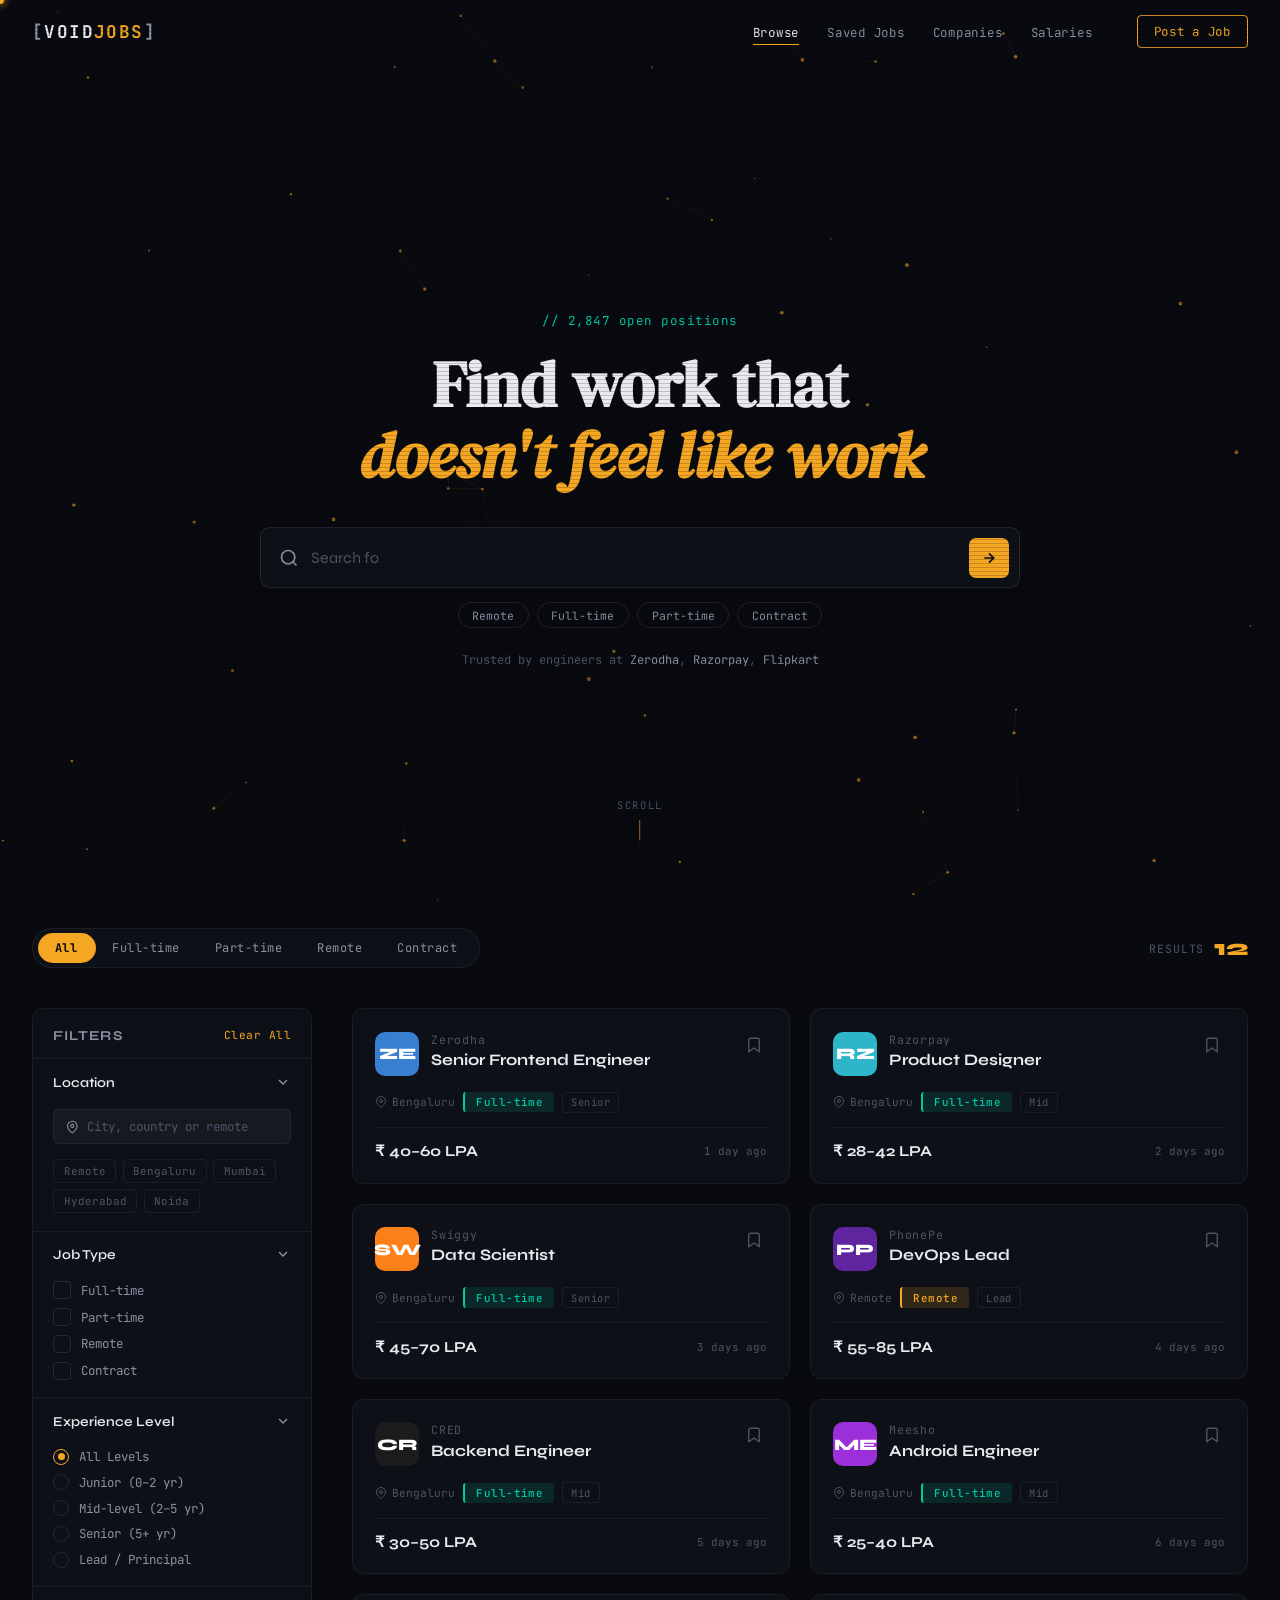
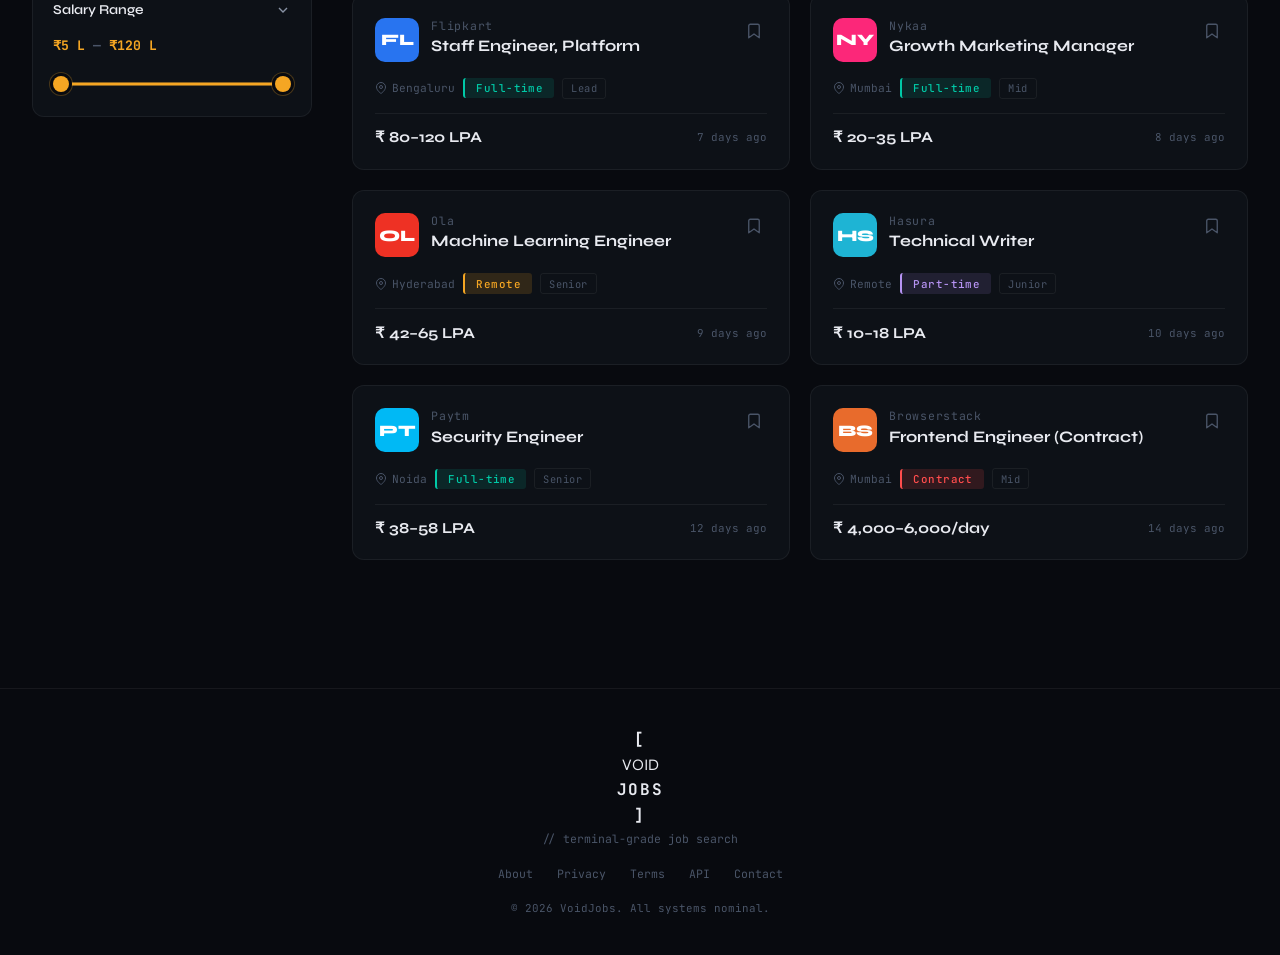
==== index.html @ 6326a5d5 "first_commit" ====
<!DOCTYPE html>
<html lang="en">
<head>
  <meta charset="UTF-8" />
  <meta name="viewport" content="width=device-width, initial-scale=1.0" />
  <title>VoidJobs — Terminal Job Board</title>
  <link rel="preconnect" href="https://fonts.googleapis.com" />
  <link rel="preconnect" href="https://fonts.gstatic.com" crossorigin />
  <link href="https://fonts.googleapis.com/css2?family=Syne:wght@400;600;700;800&family=JetBrains+Mono:wght@300;400;500;700&family=DM+Serif+Display:ital@0;1&display=swap" rel="stylesheet" />
  <link rel="stylesheet" href="style.css" />
</head>
<body>

  <!-- Custom Cursor -->
  <div class="cursor" id="cursor"></div>
  <div class="cursor-ring" id="cursorRing"></div>

  <!-- Navbar -->
  <nav class="navbar" id="navbar">
    <div class="nav-inner">
      <a href="#" class="nav-logo" id="logoBtn">
        <span class="logo-bracket">[</span>VOID<span class="logo-accent">JOBS</span><span class="logo-bracket">]</span>
      </a>
      <ul class="nav-links">
        <li><a href="index.html" class="nav-link active" data-page="browse">Browse</a></li>
        <li><a href="#" class="nav-link" data-view="saved">Saved Jobs</a></li>
        <li><a href="companies.html" class="nav-link" data-page="companies">Companies</a></li>
        <li><a href="salaries.html" class="nav-link" data-page="salaries">Salaries</a></li>
      </ul>
      <button class="btn-post-job">
        <span>Post a Job</span>
      </button>
      <button class="nav-hamburger" id="navHamburger" aria-label="Menu">
        <span></span><span></span><span></span>
      </button>
    </div>
  </nav>

  <!-- Hero Section -->
  <section class="hero" id="hero">
    <canvas class="particle-canvas" id="particleCanvas"></canvas>
    <div class="hero-content">
      <p class="hero-eyebrow">// 2,847 open positions</p>
      <h1 class="hero-headline">Find work that<br /><em>doesn't feel like work</em></h1>
      <div class="hero-search-wrap">
        <div class="search-box" id="searchBox">
          <svg class="search-icon" id="searchIcon" width="20" height="20" viewBox="0 0 24 24" fill="none" stroke="currentColor" stroke-width="2">
            <circle cx="11" cy="11" r="8"/><path d="m21 21-4.35-4.35"/>
          </svg>
          <input
            type="text"
            class="search-input"
            id="searchInput"
            placeholder=""
            autocomplete="off"
            aria-label="Search jobs"
          />
          <button class="search-submit" id="searchSubmit" aria-label="Submit search">
            <svg width="16" height="16" viewBox="0 0 24 24" fill="none" stroke="currentColor" stroke-width="2.5">
              <path d="M5 12h14M12 5l7 7-7 7"/>
            </svg>
          </button>
        </div>
        <div class="search-tags">
          <span class="search-tag" data-type="Remote">Remote</span>
          <span class="search-tag" data-type="Full-time">Full-time</span>
          <span class="search-tag" data-type="Part-time">Part-time</span>
          <span class="search-tag" data-type="Contract">Contract</span>
        </div>
      </div>
      <p class="hero-sub">Trusted by engineers at <span class="hero-company">Zerodha</span>, <span class="hero-company">Razorpay</span>, <span class="hero-company">Flipkart</span></p>
    </div>
    <div class="hero-scroll-hint">
      <span>scroll</span>
      <div class="scroll-line"></div>
    </div>
  </section>

  <!-- Job Type Pill Toggle -->
  <div class="pill-bar-wrapper" id="pillBarWrapper">
    <div class="pill-bar" id="pillBar">
      <div class="pill-highlight" id="pillHighlight"></div>
      <button class="pill active" data-type="All">All</button>
      <button class="pill" data-type="Full-time">Full-time</button>
      <button class="pill" data-type="Part-time">Part-time</button>
      <button class="pill" data-type="Remote">Remote</button>
      <button class="pill" data-type="Contract">Contract</button>
    </div>
    <div class="results-counter">
      <span class="counter-label">Results</span>
      <div class="counter-digits" id="counterDigits">
        <span class="digit-slot" id="counterDisplay">12</span>
      </div>
    </div>
  </div>

  <!-- Main Content -->
  <main class="main-content" id="mainContent">

    <!-- Filter Sidebar -->
    <aside class="filter-sidebar" id="filterSidebar">
      <div class="sidebar-header">
        <h3 class="sidebar-title">Filters</h3>
        <button class="clear-filters-btn" id="clearFilters">Clear All</button>
      </div>

      <!-- Location Filter -->
      <div class="filter-section" id="filterLocation">
        <button class="filter-toggle" aria-expanded="true">
          <span>Location</span>
          <svg class="chevron" width="16" height="16" viewBox="0 0 24 24" fill="none" stroke="currentColor" stroke-width="2"><path d="m6 9 6 6 6-6"/></svg>
        </button>
        <div class="filter-body open">
          <div class="filter-content">
            <div class="location-input-wrap">
              <svg width="14" height="14" viewBox="0 0 24 24" fill="none" stroke="currentColor" stroke-width="2"><path d="M21 10c0 7-9 13-9 13s-9-6-9-13a9 9 0 0 1 18 0z"/><circle cx="12" cy="10" r="3"/></svg>
              <input type="text" class="filter-input" id="locationFilter" placeholder="City, country or remote" aria-label="Filter by location" />
            </div>
            <div class="location-chips">
              <button class="loc-chip" data-loc="Remote">Remote</button>
              <button class="loc-chip" data-loc="Bengaluru">Bengaluru</button>
              <button class="loc-chip" data-loc="Mumbai">Mumbai</button>
              <button class="loc-chip" data-loc="Hyderabad">Hyderabad</button>
              <button class="loc-chip" data-loc="Noida">Noida</button>
            </div>
          </div>
        </div>
      </div>

      <!-- Job Type Filter -->
      <div class="filter-section" id="filterJobType">
        <button class="filter-toggle" aria-expanded="true">
          <span>Job Type</span>
          <svg class="chevron" width="16" height="16" viewBox="0 0 24 24" fill="none" stroke="currentColor" stroke-width="2"><path d="m6 9 6 6 6-6"/></svg>
        </button>
        <div class="filter-body open">
          <div class="filter-content">
            <label class="custom-checkbox">
              <input type="checkbox" value="Full-time" class="job-type-check" />
              <span class="checkbox-box">
                <svg class="check-svg" viewBox="0 0 16 16" fill="none">
                  <polyline class="check-path" points="2,8 6,12 14,4" stroke="#00C9A7" stroke-width="2.5" stroke-linecap="round" stroke-linejoin="round"/>
                </svg>
              </span>
              <span class="checkbox-label">Full-time</span>
            </label>
            <label class="custom-checkbox">
              <input type="checkbox" value="Part-time" class="job-type-check" />
              <span class="checkbox-box">
                <svg class="check-svg" viewBox="0 0 16 16" fill="none">
                  <polyline class="check-path" points="2,8 6,12 14,4" stroke="#00C9A7" stroke-width="2.5" stroke-linecap="round" stroke-linejoin="round"/>
                </svg>
              </span>
              <span class="checkbox-label">Part-time</span>
            </label>
            <label class="custom-checkbox">
              <input type="checkbox" value="Remote" class="job-type-check" />
              <span class="checkbox-box">
                <svg class="check-svg" viewBox="0 0 16 16" fill="none">
                  <polyline class="check-path" points="2,8 6,12 14,4" stroke="#00C9A7" stroke-width="2.5" stroke-linecap="round" stroke-linejoin="round"/>
                </svg>
              </span>
              <span class="checkbox-label">Remote</span>
            </label>
            <label class="custom-checkbox">
              <input type="checkbox" value="Contract" class="job-type-check" />
              <span class="checkbox-box">
                <svg class="check-svg" viewBox="0 0 16 16" fill="none">
                  <polyline class="check-path" points="2,8 6,12 14,4" stroke="#00C9A7" stroke-width="2.5" stroke-linecap="round" stroke-linejoin="round"/>
                </svg>
              </span>
              <span class="checkbox-label">Contract</span>
            </label>
          </div>
        </div>
      </div>

      <!-- Experience Level -->
      <div class="filter-section" id="filterExp">
        <button class="filter-toggle" aria-expanded="true">
          <span>Experience Level</span>
          <svg class="chevron" width="16" height="16" viewBox="0 0 24 24" fill="none" stroke="currentColor" stroke-width="2"><path d="m6 9 6 6 6-6"/></svg>
        </button>
        <div class="filter-body open">
          <div class="filter-content">
            <label class="custom-radio">
              <input type="radio" name="experience" value="All" class="exp-radio" checked />
              <span class="radio-dot"></span>
              <span class="radio-label">All Levels</span>
            </label>
            <label class="custom-radio">
              <input type="radio" name="experience" value="Junior" class="exp-radio" />
              <span class="radio-dot"></span>
              <span class="radio-label">Junior (0–2 yr)</span>
            </label>
            <label class="custom-radio">
              <input type="radio" name="experience" value="Mid" class="exp-radio" />
              <span class="radio-dot"></span>
              <span class="radio-label">Mid-level (2–5 yr)</span>
            </label>
            <label class="custom-radio">
              <input type="radio" name="experience" value="Senior" class="exp-radio" />
              <span class="radio-dot"></span>
              <span class="radio-label">Senior (5+ yr)</span>
            </label>
            <label class="custom-radio">
              <input type="radio" name="experience" value="Lead" class="exp-radio" />
              <span class="radio-dot"></span>
              <span class="radio-label">Lead / Principal</span>
            </label>
          </div>
        </div>
      </div>

      <!-- Salary Range -->
      <div class="filter-section" id="filterSalary">
        <button class="filter-toggle" aria-expanded="true">
          <span>Salary Range</span>
          <svg class="chevron" width="16" height="16" viewBox="0 0 24 24" fill="none" stroke="currentColor" stroke-width="2"><path d="m6 9 6 6 6-6"/></svg>
        </button>
        <div class="filter-body open">
          <div class="filter-content">
            <div class="salary-display">
              <span id="salaryMin">₹5 L</span>
              <span class="salary-sep">—</span>
              <span id="salaryMax">₹120 L</span>
            </div>
            <div class="range-slider-wrap">
              <div class="range-track">
                <div class="range-fill" id="rangeFill"></div>
              </div>
              <input type="range" class="range-input" id="rangeMin" min="5" max="120" value="5" step="5" aria-label="Minimum salary" />
              <input type="range" class="range-input" id="rangeMax" min="5" max="120" value="120" step="5" aria-label="Maximum salary" />
            </div>
          </div>
        </div>
      </div>

    </aside>

    <!-- Job Grid -->
    <section class="job-grid-section">
      <div class="job-grid" id="jobGrid">
        <!-- Cards dynamically rendered by JS -->
      </div>
      <div class="empty-state" id="emptyState" style="display:none;">
        <div class="radar-container">
          <div class="radar-ring r1"></div>
          <div class="radar-ring r2"></div>
          <div class="radar-ring r3"></div>
          <div class="radar-sweep"></div>
          <div class="radar-dot"></div>
        </div>
        <p class="empty-title">Scanning for opportunities...</p>
        <p class="empty-sub">No jobs match your current filters. Try adjusting the search.</p>
      </div>
    </section>

  </main>

  <!-- Saved Jobs View -->
  <section class="saved-view" id="savedView" style="display:none;">
    <div class="saved-view-inner">
      <div class="saved-header">
        <h2 class="saved-title">Saved Jobs</h2>
        <p class="saved-sub" id="savedCount">0 bookmarked positions</p>
      </div>
      <div class="job-grid" id="savedGrid"></div>
      <div class="empty-state" id="savedEmptyState" style="display:none;">
        <div class="radar-container">
          <div class="radar-ring r1"></div>
          <div class="radar-ring r2"></div>
          <div class="radar-ring r3"></div>
          <div class="radar-sweep"></div>
          <div class="radar-dot"></div>
        </div>
        <p class="empty-title">No saved jobs yet</p>
        <p class="empty-sub">Bookmark listings and they'll appear here.</p>
      </div>
    </div>
  </section>

  <!-- Job Detail Modal -->
  <div class="modal-backdrop" id="modalBackdrop">
    <div class="modal" id="modal" role="dialog" aria-modal="true" aria-labelledby="modalTitle">
      <button class="modal-close" id="modalClose" aria-label="Close modal">
        <svg width="20" height="20" viewBox="0 0 24 24" fill="none" stroke="currentColor" stroke-width="2">
          <path d="M18 6 6 18M6 6l12 12"/>
        </svg>
      </button>
      <div class="modal-inner" id="modalInner">
        <!-- Filled dynamically -->
      </div>
    </div>
  </div>

  <!-- Footer -->
  <footer class="footer">
    <div class="footer-inner">
      <div class="footer-brand">
        <span class="logo-bracket">[</span>VOID<span class="logo-accent">JOBS</span><span class="logo-bracket">]</span>
        <p class="footer-tagline">// terminal-grade job search</p>
      </div>
      <div class="footer-links">
        <a href="#">About</a>
        <a href="#">Privacy</a>
        <a href="#">Terms</a>
        <a href="#">API</a>
        <a href="#">Contact</a>
      </div>
      <p class="footer-copy">© 2026 VoidJobs. All systems nominal.</p>
    </div>
  </footer>

  <script src="void-core.js"></script>
  <script src="script.js"></script>
</body>
</html>
---- style.css ----
/* ============================================================
   VOID TERMINAL — style.css
   ============================================================ */

/* ── Reset & Base ─────────────────────────────────────────── */
*, *::before, *::after {
  box-sizing: border-box;
  margin: 0;
  padding: 0;
}

:root {
  --bg:          #080A0F;
  --card:        #0D1117;
  --card-hover:  #111820;
  --border:      rgba(255,255,255,0.06);
  --border-mid:  rgba(255,255,255,0.10);
  --amber:       #F5A623;
  --amber-dim:   rgba(245,166,35,0.15);
  --amber-glow:  rgba(245,166,35,0.35);
  --teal:        #00C9A7;
  --teal-dim:    rgba(0,201,167,0.12);
  --red:         #FF4D4D;
  --red-dim:     rgba(255,77,77,0.15);
  --text:        #E8EAF0;
  --text-mid:    #8892A4;
  --text-dim:    #4A5568;
  --sidebar-w:   280px;
  --spring:      cubic-bezier(0.22, 1, 0.36, 1);
  --spring-fast: cubic-bezier(0.34, 1.56, 0.64, 1);
}

html {
  scroll-behavior: smooth;
}

body {
  background-color: var(--bg);
  color: var(--text);
  font-family: 'Syne', sans-serif;
  cursor: none;
  overflow-x: hidden;
  min-height: 100vh;
}

/* Scanline overlay */
body::before {
  content: '';
  position: fixed;
  inset: 0;
  background: repeating-linear-gradient(
    to bottom,
    transparent 0px,
    transparent 3px,
    rgba(0,0,0,0.18) 3px,
    rgba(0,0,0,0.18) 4px
  );
  pointer-events: none;
  z-index: 9998;
  mix-blend-mode: multiply;
}

/* ── Custom Cursor ─────────────────────────────────────────── */
.cursor {
  position: fixed;
  width: 8px;
  height: 8px;
  background: var(--amber);
  border-radius: 50%;
  pointer-events: none;
  z-index: 99999;
  transform: translate(-50%, -50%);
  transition: transform 0.08s var(--spring), background 0.2s;
  box-shadow: 0 0 8px var(--amber);
  will-change: transform, left, top;
}

.cursor-ring {
  position: fixed;
  width: 32px;
  height: 32px;
  border: 1.5px solid rgba(245,166,35,0.45);
  border-radius: 50%;
  pointer-events: none;
  z-index: 99998;
  transform: translate(-50%, -50%);
  transition: transform 0.18s var(--spring), width 0.25s var(--spring),
              height 0.25s var(--spring), border-color 0.2s;
  will-change: transform;
}

body.cursor-hover .cursor {
  transform: translate(-50%, -50%) scale(2.2);
  background: var(--amber);
}

body.cursor-hover .cursor-ring {
  width: 48px;
  height: 48px;
  border-color: var(--amber);
}

/* ── Navbar ────────────────────────────────────────────────── */
.navbar {
  position: fixed;
  top: 0; left: 0; right: 0;
  z-index: 1000;
  padding: 0 2rem;
  height: 64px;
  display: flex;
  align-items: center;
  transition: background 0.4s var(--spring), border-color 0.4s var(--spring),
              backdrop-filter 0.4s;
  border-bottom: 1px solid transparent;
}

.navbar.scrolled {
  background: rgba(8,10,15,0.85);
  backdrop-filter: blur(12px);
  -webkit-backdrop-filter: blur(12px);
  border-bottom-color: var(--border-mid);
}

.nav-inner {
  width: 100%;
  max-width: 1400px;
  margin: 0 auto;
  display: flex;
  align-items: center;
  gap: 2rem;
}

.nav-logo {
  font-family: 'JetBrains Mono', monospace;
  font-weight: 700;
  font-size: 1.1rem;
  letter-spacing: 0.08em;
  color: var(--text);
  text-decoration: none;
  white-space: nowrap;
  flex-shrink: 0;
}

.logo-bracket { color: var(--text-mid); }
.logo-accent  { color: var(--amber); }

.nav-links {
  display: flex;
  gap: 0.25rem;
  list-style: none;
  margin-left: auto;
}

.nav-link {
  font-family: 'JetBrains Mono', monospace;
  font-size: 0.78rem;
  letter-spacing: 0.06em;
  color: var(--text-mid);
  text-decoration: none;
  padding: 0.4rem 0.75rem;
  border-radius: 4px;
  position: relative;
  transition: color 0.2s;
}

.nav-link::after {
  content: '';
  position: absolute;
  bottom: 2px; left: 0.75rem; right: 0.75rem;
  height: 1.5px;
  background: var(--amber);
  transform: scaleX(0);
  transform-origin: left;
  transition: transform 0.3s var(--spring);
}

.nav-link:hover, .nav-link.active {
  color: var(--text);
}

.nav-link:hover::after,
.nav-link.active::after {
  transform: scaleX(1);
}

.btn-post-job {
  font-family: 'JetBrains Mono', monospace;
  font-size: 0.78rem;
  letter-spacing: 0.06em;
  color: var(--amber);
  background: transparent;
  border: 1px solid var(--amber);
  padding: 0.45rem 1rem;
  border-radius: 4px;
  cursor: none;
  transition: background 0.25s, color 0.25s, box-shadow 0.25s;
  white-space: nowrap;
  flex-shrink: 0;
}

.btn-post-job:hover {
  background: var(--amber-dim);
  box-shadow: 0 0 16px var(--amber-glow);
}

.nav-hamburger {
  display: none;
  flex-direction: column;
  gap: 5px;
  background: none;
  border: none;
  cursor: none;
  padding: 4px;
  margin-left: auto;
}

.nav-hamburger span {
  display: block;
  width: 22px;
  height: 2px;
  background: var(--text-mid);
  border-radius: 2px;
  transition: 0.3s;
}

/* ── Hero ──────────────────────────────────────────────────── */
.hero {
  position: relative;
  width: 100%;
  min-height: 100vh;
  display: flex;
  flex-direction: column;
  align-items: center;
  justify-content: center;
  overflow: hidden;
  padding: 80px 2rem 0;
}

.particle-canvas {
  position: absolute;
  inset: 0;
  width: 100%;
  height: 100%;
  pointer-events: none;
}

.hero-content {
  position: relative;
  z-index: 2;
  text-align: center;
  max-width: 760px;
  width: 100%;
}

.hero-eyebrow {
  font-family: 'JetBrains Mono', monospace;
  font-size: 0.78rem;
  color: var(--teal);
  letter-spacing: 0.12em;
  margin-bottom: 1.25rem;
  opacity: 0;
  animation: fadeSlideUp 0.8s 0.2s var(--spring) forwards;
}

.hero-headline {
  font-family: 'DM Serif Display', serif;
  font-size: clamp(2.6rem, 5vw, 4.2rem);
  line-height: 1.12;
  color: var(--text);
  margin-bottom: 2.2rem;
  opacity: 0;
  animation: fadeSlideUp 0.9s 0.35s var(--spring) forwards;
}

.hero-headline em {
  font-style: italic;
  color: var(--amber);
}

.hero-search-wrap {
  opacity: 0;
  animation: fadeSlideUp 0.9s 0.5s var(--spring) forwards;
}

.search-box {
  display: flex;
  align-items: center;
  background: var(--card);
  border: 1px solid var(--border-mid);
  border-radius: 10px;
  padding: 0.6rem 0.6rem 0.6rem 1.1rem;
  gap: 0.75rem;
  transition: border-color 0.3s, box-shadow 0.3s;
  position: relative;
}

.search-box.focused {
  border-color: var(--amber);
  box-shadow: 0 0 0 3px var(--amber-dim), 0 0 24px var(--amber-glow);
  animation: searchPulse 1.4s var(--spring);
}

@keyframes searchPulse {
  0%   { box-shadow: 0 0 0 0 var(--amber-glow), 0 0 0 3px var(--amber-dim); }
  50%  { box-shadow: 0 0 0 12px transparent, 0 0 0 3px var(--amber-dim); }
  100% { box-shadow: 0 0 0 3px var(--amber-dim), 0 0 24px var(--amber-glow); }
}

.search-icon {
  color: var(--text-mid);
  flex-shrink: 0;
  transition: color 0.3s;
}

.search-box.focused .search-icon {
  color: var(--amber);
}

.search-input {
  flex: 1;
  background: none;
  border: none;
  outline: none;
  font-family: 'Syne', sans-serif;
  font-size: 1rem;
  color: var(--text);
  min-width: 0;
  caret-color: var(--amber);
}

.search-input::placeholder { color: var(--text-dim); }

.search-submit {
  background: var(--amber);
  border: none;
  border-radius: 7px;
  width: 40px;
  height: 40px;
  display: flex;
  align-items: center;
  justify-content: center;
  color: #080A0F;
  cursor: none;
  flex-shrink: 0;
  transition: background 0.2s, transform 0.3s var(--spring);
}

.search-submit:hover { background: #f9b94a; }
.search-submit.spinning .search-icon-inner {
  animation: spinOnce 0.5s var(--spring);
}

@keyframes spinOnce {
  from { transform: rotate(0deg); }
  to   { transform: rotate(360deg); }
}

.search-tags {
  display: flex;
  gap: 0.5rem;
  margin-top: 0.85rem;
  justify-content: center;
  flex-wrap: wrap;
}

.search-tag {
  font-family: 'JetBrains Mono', monospace;
  font-size: 0.72rem;
  color: var(--text-mid);
  border: 1px solid var(--border-mid);
  border-radius: 100px;
  padding: 0.3rem 0.85rem;
  cursor: none;
  transition: color 0.2s, border-color 0.2s, background 0.2s;
  background: transparent;
}

.search-tag:hover,
.search-tag.active {
  color: var(--amber);
  border-color: var(--amber);
  background: var(--amber-dim);
}

.hero-sub {
  font-family: 'JetBrains Mono', monospace;
  font-size: 0.75rem;
  color: var(--text-dim);
  margin-top: 1.5rem;
  opacity: 0;
  animation: fadeSlideUp 0.9s 0.65s var(--spring) forwards;
}

.hero-company {
  color: var(--text-mid);
}

.hero-scroll-hint {
  position: absolute;
  bottom: 2.5rem;
  left: 50%;
  transform: translateX(-50%);
  display: flex;
  flex-direction: column;
  align-items: center;
  gap: 0.5rem;
  opacity: 0;
  animation: fadeIn 1s 1.2s forwards;
}

.hero-scroll-hint span {
  font-family: 'JetBrains Mono', monospace;
  font-size: 0.65rem;
  color: var(--text-dim);
  letter-spacing: 0.15em;
  text-transform: uppercase;
}

.scroll-line {
  width: 1px;
  height: 40px;
  background: linear-gradient(to bottom, var(--border-mid), transparent);
  position: relative;
  overflow: hidden;
}

.scroll-line::after {
  content: '';
  position: absolute;
  width: 100%;
  height: 50%;
  background: var(--amber);
  animation: scrollDot 1.8s infinite;
}

@keyframes scrollDot {
  0%   { top: -50%; opacity: 1; }
  100% { top: 100%; opacity: 0; }
}

@keyframes fadeSlideUp {
  from { opacity: 0; transform: translateY(28px); }
  to   { opacity: 1; transform: translateY(0); }
}

@keyframes fadeIn {
  from { opacity: 0; }
  to   { opacity: 1; }
}

/* ── Pill Bar ──────────────────────────────────────────────── */
.pill-bar-wrapper {
  max-width: 1400px;
  margin: 0 auto;
  padding: 1.75rem 2rem 0.5rem;
  display: flex;
  align-items: center;
  justify-content: space-between;
  gap: 1rem;
  flex-wrap: wrap;
}

.pill-bar {
  display: inline-flex;
  background: var(--card);
  border: 1px solid var(--border);
  border-radius: 100px;
  padding: 4px;
  position: relative;
  gap: 0;
}

.pill-highlight {
  position: absolute;
  top: 4px;
  height: calc(100% - 8px);
  background: var(--amber);
  border-radius: 100px;
  transition: left 0.38s var(--spring), width 0.38s var(--spring);
  pointer-events: none;
  z-index: 0;
}

.pill {
  font-family: 'JetBrains Mono', monospace;
  font-size: 0.75rem;
  letter-spacing: 0.04em;
  background: none;
  border: none;
  color: var(--text-mid);
  padding: 0.45rem 1.1rem;
  border-radius: 100px;
  cursor: none;
  position: relative;
  z-index: 1;
  transition: color 0.25s;
  white-space: nowrap;
}

.pill.active {
  color: #080A0F;
  font-weight: 700;
}

.results-counter {
  display: flex;
  align-items: center;
  gap: 0.6rem;
}

.counter-label {
  font-family: 'JetBrains Mono', monospace;
  font-size: 0.72rem;
  color: var(--text-dim);
  letter-spacing: 0.08em;
  text-transform: uppercase;
}

.counter-digits {
  font-family: 'Syne', sans-serif;
  font-size: 1.4rem;
  font-weight: 800;
  color: var(--amber);
  overflow: hidden;
  height: 1.6rem;
  line-height: 1.6rem;
}

.digit-slot {
  display: block;
  transition: transform 0.4s var(--spring), opacity 0.3s;
}

.digit-slot.rolling-out {
  transform: translateY(-100%);
  opacity: 0;
}

.digit-slot.rolling-in {
  transform: translateY(100%);
  opacity: 0;
}

/* ── Main Layout ───────────────────────────────────────────── */
.main-content {
  max-width: 1400px;
  margin: 0 auto;
  padding: 2rem 2rem 4rem;
  display: grid;
  grid-template-columns: var(--sidebar-w) 1fr;
  gap: 2.5rem;
  align-items: start;
}

/* ── Filter Sidebar ────────────────────────────────────────── */
.filter-sidebar {
  position: sticky;
  top: 80px;
  background: var(--card);
  border: 1px solid var(--border);
  border-radius: 12px;
  overflow: hidden;
}

.sidebar-header {
  display: flex;
  align-items: center;
  justify-content: space-between;
  padding: 1.1rem 1.25rem 0.9rem;
  border-bottom: 1px solid var(--border);
}

.sidebar-title {
  font-family: 'Syne', sans-serif;
  font-weight: 700;
  font-size: 0.85rem;
  letter-spacing: 0.08em;
  text-transform: uppercase;
  color: var(--text-mid);
}

.clear-filters-btn {
  font-family: 'JetBrains Mono', monospace;
  font-size: 0.7rem;
  color: var(--amber);
  background: none;
  border: none;
  cursor: none;
  letter-spacing: 0.04em;
  transition: opacity 0.2s;
  padding: 0;
}

.clear-filters-btn:hover { opacity: 0.7; }

.clear-filters-btn.glitching {
  animation: textGlitch 0.4s steps(1) forwards;
}

@keyframes textGlitch {
  0%   { color: var(--amber); text-shadow: none; }
  15%  { color: var(--teal); text-shadow: 2px 0 var(--red); transform: translateX(1px); }
  30%  { color: var(--red); text-shadow: -2px 0 var(--teal); transform: translateX(-2px); }
  45%  { color: var(--amber); text-shadow: 1px 0 var(--teal); transform: translateX(1px); }
  60%  { color: var(--text-mid); text-shadow: -1px 0 var(--amber); transform: translateX(0); }
  75%  { color: var(--amber); text-shadow: none; transform: translateX(-1px); }
  100% { color: var(--amber); text-shadow: none; transform: translateX(0); }
}

/* Filter Accordion */
.filter-section {
  border-bottom: 1px solid var(--border);
}

.filter-section:last-child { border-bottom: none; }

.filter-toggle {
  width: 100%;
  display: flex;
  align-items: center;
  justify-content: space-between;
  padding: 0.9rem 1.25rem;
  background: none;
  border: none;
  cursor: none;
  color: var(--text);
  font-family: 'Syne', sans-serif;
  font-size: 0.85rem;
  font-weight: 600;
  text-align: left;
}

.filter-toggle:hover { color: var(--amber); }

.chevron {
  flex-shrink: 0;
  transition: transform 0.3s var(--spring), color 0.2s;
  color: var(--text-mid);
}

.filter-toggle[aria-expanded="false"] .chevron {
  transform: rotate(-90deg);
}

.filter-body {
  overflow: hidden;
  max-height: 0;
  transition: max-height 0.42s var(--spring);
}

.filter-body.open {
  max-height: 400px;
}

.filter-content {
  padding: 0.25rem 1.25rem 1.1rem;
  display: flex;
  flex-direction: column;
  gap: 0.55rem;
}

.location-input-wrap {
  display: flex;
  align-items: center;
  gap: 0.5rem;
  background: rgba(255,255,255,0.04);
  border: 1px solid var(--border);
  border-radius: 6px;
  padding: 0.5rem 0.75rem;
  color: var(--text-mid);
}

.filter-input {
  background: none;
  border: none;
  outline: none;
  font-family: 'JetBrains Mono', monospace;
  font-size: 0.78rem;
  color: var(--text);
  width: 100%;
  caret-color: var(--amber);
}

.filter-input::placeholder { color: var(--text-dim); }

.location-chips {
  display: flex;
  flex-wrap: wrap;
  gap: 0.4rem;
  margin-top: 0.35rem;
}

.loc-chip {
  font-family: 'JetBrains Mono', monospace;
  font-size: 0.68rem;
  color: var(--text-dim);
  border: 1px solid var(--border);
  border-radius: 4px;
  padding: 0.25rem 0.6rem;
  background: none;
  cursor: none;
  transition: color 0.2s, border-color 0.2s, background 0.2s;
}

.loc-chip:hover,
.loc-chip.active {
  color: var(--teal);
  border-color: var(--teal);
  background: var(--teal-dim);
}

/* Custom Checkboxes */
.custom-checkbox {
  display: flex;
  align-items: center;
  gap: 0.65rem;
  cursor: none;
  user-select: none;
}

.custom-checkbox input { display: none; }

.checkbox-box {
  width: 18px;
  height: 18px;
  border: 1.5px solid var(--border-mid);
  border-radius: 4px;
  background: transparent;
  display: flex;
  align-items: center;
  justify-content: center;
  flex-shrink: 0;
  transition: border-color 0.25s, background 0.25s;
}

.custom-checkbox input:checked + .checkbox-box {
  background: var(--teal-dim);
  border-color: var(--teal);
}

.check-svg {
  width: 12px;
  height: 12px;
  overflow: visible;
}

.check-path {
  stroke-dasharray: 20;
  stroke-dashoffset: 20;
  transition: stroke-dashoffset 0.35s var(--spring);
}

.custom-checkbox input:checked + .checkbox-box .check-path {
  stroke-dashoffset: 0;
}

.checkbox-label {
  font-family: 'JetBrains Mono', monospace;
  font-size: 0.78rem;
  color: var(--text-mid);
  transition: color 0.2s;
}

.custom-checkbox:hover .checkbox-label { color: var(--text); }

/* Custom Radio */
.custom-radio {
  display: flex;
  align-items: center;
  gap: 0.65rem;
  cursor: none;
  user-select: none;
}

.custom-radio input { display: none; }

.radio-dot {
  width: 16px;
  height: 16px;
  border: 1.5px solid var(--border-mid);
  border-radius: 50%;
  flex-shrink: 0;
  display: flex;
  align-items: center;
  justify-content: center;
  transition: border-color 0.25s;
}

.radio-dot::after {
  content: '';
  width: 7px;
  height: 7px;
  border-radius: 50%;
  background: var(--amber);
  transform: scale(0);
  transition: transform 0.3s var(--spring-fast);
}

.custom-radio input:checked + .radio-dot {
  border-color: var(--amber);
}

.custom-radio input:checked + .radio-dot::after {
  transform: scale(1);
}

.radio-label {
  font-family: 'JetBrains Mono', monospace;
  font-size: 0.78rem;
  color: var(--text-mid);
  transition: color 0.2s;
}

.custom-radio:hover .radio-label { color: var(--text); }

/* Salary Range Slider */
.salary-display {
  display: flex;
  align-items: center;
  gap: 0.5rem;
  font-family: 'JetBrains Mono', monospace;
  font-size: 0.82rem;
  font-weight: 700;
  color: var(--amber);
}

.salary-sep { color: var(--text-dim); }

.range-slider-wrap {
  position: relative;
  height: 28px;
  margin-top: 0.5rem;
}

.range-track {
  position: absolute;
  top: 50%;
  left: 0;
  right: 0;
  height: 3px;
  background: var(--border-mid);
  border-radius: 3px;
  transform: translateY(-50%);
}

.range-fill {
  position: absolute;
  height: 100%;
  background: var(--amber);
  border-radius: 3px;
  transition: left 0.1s, right 0.1s;
}

.range-input {
  position: absolute;
  top: 0; left: 0; right: 0;
  width: 100%;
  height: 100%;
  background: none;
  -webkit-appearance: none;
  appearance: none;
  outline: none;
  border: none;
  pointer-events: none;
}

.range-input::-webkit-slider-thumb {
  -webkit-appearance: none;
  appearance: none;
  width: 16px;
  height: 16px;
  border-radius: 50%;
  background: var(--amber);
  cursor: grab;
  pointer-events: all;
  box-shadow: 0 0 0 3px var(--bg), 0 0 0 4px rgba(245,166,35,0.25);
  transition: box-shadow 0.3s;
}

.range-input::-webkit-slider-thumb:active,
.range-input.dragging::-webkit-slider-thumb {
  cursor: grabbing;
  animation: thumbPulse 0.8s infinite;
}

@keyframes thumbPulse {
  0%, 100% { box-shadow: 0 0 0 3px var(--bg), 0 0 0 8px var(--amber-dim); }
  50%       { box-shadow: 0 0 0 3px var(--bg), 0 0 0 14px transparent; }
}

.range-input::-moz-range-thumb {
  width: 16px;
  height: 16px;
  border-radius: 50%;
  background: var(--amber);
  border: none;
  cursor: grab;
}

/* ── Job Grid ──────────────────────────────────────────────── */
.job-grid-section {
  min-height: 400px;
}

.job-grid {
  display: grid;
  grid-template-columns: repeat(2, 1fr);
  gap: 1.25rem;
}

/* ── Job Cards ─────────────────────────────────────────────── */
.job-card {
  background: var(--card);
  border: 1px solid var(--border);
  border-radius: 12px;
  padding: 1.4rem;
  position: relative;
  overflow: hidden;
  cursor: none;
  transition: transform 0.38s var(--spring), box-shadow 0.38s var(--spring),
              border-color 0.3s, background 0.3s;
  opacity: 0;
  transform: translateY(40px);
}

.job-card.revealed {
  opacity: 1;
  transform: translateY(0);
}

.job-card:hover {
  transform: translateY(-6px) rotate(0.25deg);
  box-shadow: 0 20px 60px rgba(245,166,35,0.12), 0 8px 24px rgba(0,0,0,0.4);
  border-color: rgba(245,166,35,0.2);
  background: var(--card-hover);
}

/* Scanline shimmer on card hover */
.job-card::before {
  content: '';
  position: absolute;
  top: -100%;
  left: 0; right: 0;
  height: 60%;
  background: linear-gradient(
    to bottom,
    transparent 0%,
    rgba(245,166,35,0.04) 40%,
    rgba(245,166,35,0.08) 50%,
    rgba(245,166,35,0.04) 60%,
    transparent 100%
  );
  pointer-events: none;
  transition: top 0s;
}

.job-card:hover::before {
  animation: cardScanline 0.7s var(--spring) forwards;
}

@keyframes cardScanline {
  from { top: -60%; }
  to   { top: 110%; }
}

.card-header {
  display: flex;
  align-items: flex-start;
  justify-content: space-between;
  gap: 0.75rem;
  margin-bottom: 1rem;
}

.company-logo {
  width: 44px;
  height: 44px;
  border-radius: 10px;
  display: flex;
  align-items: center;
  justify-content: center;
  font-family: 'Syne', sans-serif;
  font-size: 1rem;
  font-weight: 800;
  flex-shrink: 0;
  color: #fff;
}

.card-titles {
  flex: 1;
  min-width: 0;
}

.card-company {
  font-family: 'JetBrains Mono', monospace;
  font-size: 0.72rem;
  color: var(--text-dim);
  letter-spacing: 0.06em;
  margin-bottom: 0.2rem;
  white-space: nowrap;
  overflow: hidden;
  text-overflow: ellipsis;
}

.card-title {
  font-family: 'Syne', sans-serif;
  font-size: 1rem;
  font-weight: 700;
  color: var(--text);
  line-height: 1.3;
}

.bookmark-btn {
  background: none;
  border: none;
  cursor: none;
  padding: 4px;
  color: var(--text-dim);
  flex-shrink: 0;
  position: relative;
  transition: color 0.25s;
}

.bookmark-btn.saved {
  color: var(--amber);
}

.bookmark-btn svg {
  display: block;
  transition: transform 0.25s var(--spring-fast);
}

.bookmark-btn:active svg {
  transform: scale(0.75);
}

.bookmark-btn .bookmark-fill {
  fill: none;
  transition: fill 0.3s;
  stroke: currentColor;
  stroke-width: 1.8;
}

.bookmark-btn.saved .bookmark-fill {
  fill: var(--amber);
  stroke: var(--amber);
}

/* Bookmark particles */
.bookmark-particle {
  position: absolute;
  width: 5px;
  height: 5px;
  border-radius: 50%;
  background: var(--amber);
  pointer-events: none;
  animation: particleBurst 0.6s var(--spring) forwards;
}

.bookmark-particle.grey {
  background: var(--text-dim);
}

@keyframes particleBurst {
  0%   { transform: translate(-50%, -50%) scale(1); opacity: 1; }
  100% { transform: translate(calc(-50% + var(--dx)), calc(-50% + var(--dy))) scale(0); opacity: 0; }
}

/* Card metadata */
.card-meta {
  display: flex;
  flex-wrap: wrap;
  gap: 0.5rem;
  align-items: center;
  margin-bottom: 0.9rem;
}

.meta-item {
  display: flex;
  align-items: center;
  gap: 0.3rem;
  font-family: 'JetBrains Mono', monospace;
  font-size: 0.7rem;
  color: var(--text-dim);
}

.meta-item svg { flex-shrink: 0; }

.job-type-badge {
  font-family: 'JetBrains Mono', monospace;
  font-size: 0.68rem;
  font-weight: 500;
  padding: 0.2rem 0.7rem;
  border-radius: 3px;
  letter-spacing: 0.04em;
  border-left: 2.5px solid;
}

.badge-full   { color: var(--teal);  background: var(--teal-dim);  border-color: var(--teal); }
.badge-part   { color: #B794F4;      background: rgba(183,148,244,0.12); border-color: #B794F4; }
.badge-remote { color: var(--amber); background: var(--amber-dim); border-color: var(--amber); }
.badge-contract { color: var(--red); background: var(--red-dim);   border-color: var(--red); }

.card-footer {
  display: flex;
  align-items: center;
  justify-content: space-between;
  gap: 0.5rem;
  padding-top: 0.9rem;
  border-top: 1px solid var(--border);
}

.card-salary {
  font-family: 'Syne', sans-serif;
  font-size: 0.95rem;
  font-weight: 700;
  color: var(--text);
}

.card-time {
  font-family: 'JetBrains Mono', monospace;
  font-size: 0.68rem;
  color: var(--text-dim);
}

/* ── Empty State ───────────────────────────────────────────── */
.empty-state {
  display: flex;
  flex-direction: column;
  align-items: center;
  justify-content: center;
  padding: 5rem 2rem;
  gap: 1.5rem;
  grid-column: 1 / -1;
}

.radar-container {
  position: relative;
  width: 120px;
  height: 120px;
}

.radar-ring {
  position: absolute;
  top: 50%;
  left: 50%;
  border: 1px solid rgba(0,201,167,0.25);
  border-radius: 50%;
  transform: translate(-50%, -50%) scale(0);
  animation: radarExpand 2.4s ease-out infinite;
}

.r1 { width: 40px;  height: 40px; animation-delay: 1.2s; }
.r2 { width: 80px;  height: 80px; animation-delay: 0.6s; }
.r3 { width: 120px; height: 120px; animation-delay: 0s; }

@keyframes radarExpand {
  0%   { transform: translate(-50%, -50%) scale(0); opacity: 0.8; }
  100% { transform: translate(-50%, -50%) scale(1); opacity: 0; }
}

.radar-sweep {
  position: absolute;
  top: 50%;
  left: 50%;
  width: 60px;
  height: 60px;
  background: conic-gradient(from 0deg, transparent 270deg, rgba(0,201,167,0.35) 360deg);
  border-radius: 50%;
  transform-origin: 0 0;
  animation: radarSweep 2.4s linear infinite;
}

@keyframes radarSweep {
  from { transform: rotate(0deg); }
  to   { transform: rotate(360deg); }
}

.radar-dot {
  position: absolute;
  top: 50%;
  left: 50%;
  width: 8px;
  height: 8px;
  background: var(--teal);
  border-radius: 50%;
  transform: translate(-50%, -50%);
  box-shadow: 0 0 12px var(--teal);
}

.empty-title {
  font-family: 'JetBrains Mono', monospace;
  font-size: 0.92rem;
  color: var(--teal);
  letter-spacing: 0.06em;
  text-align: center;
}

.empty-sub {
  font-family: 'JetBrains Mono', monospace;
  font-size: 0.75rem;
  color: var(--text-dim);
  text-align: center;
  max-width: 300px;
  line-height: 1.6;
}

/* ── Saved Jobs View ───────────────────────────────────────── */
.saved-view {
  max-width: 1400px;
  margin: 0 auto;
  padding: 2rem 2rem 4rem;
}

.saved-view-inner {
  max-width: 900px;
  margin: 0 auto;
}

.saved-header {
  margin-bottom: 2rem;
}

.saved-title {
  font-family: 'Syne', sans-serif;
  font-size: 1.8rem;
  font-weight: 800;
  color: var(--text);
  margin-bottom: 0.35rem;
}

.saved-sub {
  font-family: 'JetBrains Mono', monospace;
  font-size: 0.78rem;
  color: var(--text-dim);
}

/* ── Modal ─────────────────────────────────────────────────── */
.modal-backdrop {
  position: fixed;
  inset: 0;
  background: rgba(8,10,15,0.7);
  backdrop-filter: blur(0px);
  -webkit-backdrop-filter: blur(0px);
  z-index: 2000;
  display: flex;
  align-items: center;
  justify-content: center;
  padding: 2rem;
  opacity: 0;
  pointer-events: none;
  transition: opacity 0.35s var(--spring), backdrop-filter 0.35s;
}

.modal-backdrop.open {
  opacity: 1;
  pointer-events: all;
  backdrop-filter: blur(12px);
  -webkit-backdrop-filter: blur(12px);
}

.modal {
  background: var(--card);
  border: 1px solid var(--border-mid);
  border-radius: 16px;
  width: 100%;
  max-width: 740px;
  max-height: 88vh;
  overflow-y: auto;
  position: relative;
  transform: scale(0.88) translateY(20px);
  transition: transform 0.4s var(--spring), opacity 0.4s;
  opacity: 0;
  transform-origin: center 60%;
  scrollbar-width: thin;
  scrollbar-color: var(--border-mid) transparent;
}

.modal::-webkit-scrollbar { width: 4px; }
.modal::-webkit-scrollbar-track { background: transparent; }
.modal::-webkit-scrollbar-thumb { background: var(--border-mid); border-radius: 4px; }

.modal-backdrop.open .modal {
  transform: scale(1) translateY(0);
  opacity: 1;
}

.modal-close {
  position: sticky;
  top: 1rem;
  float: right;
  margin: 1rem 1rem 0 0;
  background: rgba(255,255,255,0.06);
  border: 1px solid var(--border);
  border-radius: 8px;
  width: 36px;
  height: 36px;
  display: flex;
  align-items: center;
  justify-content: center;
  cursor: none;
  color: var(--text-mid);
  flex-shrink: 0;
  transition: background 0.2s, color 0.2s;
  z-index: 10;
}

.modal-close:hover { background: var(--red-dim); color: var(--red); }

.modal-inner {
  padding: 1.5rem 2rem 2.5rem;
  clear: both;
}

.modal-logo-row {
  display: flex;
  align-items: center;
  gap: 1rem;
  margin-bottom: 1.5rem;
}

.modal-company-logo {
  width: 56px;
  height: 56px;
  border-radius: 12px;
  display: flex;
  align-items: center;
  justify-content: center;
  font-family: 'Syne', sans-serif;
  font-size: 1.3rem;
  font-weight: 800;
  color: #fff;
  flex-shrink: 0;
}

.modal-company-name {
  font-family: 'JetBrains Mono', monospace;
  font-size: 0.78rem;
  color: var(--text-dim);
  margin-bottom: 0.2rem;
}

.modal-job-title {
  font-family: 'Syne', sans-serif;
  font-size: 1.5rem;
  font-weight: 800;
  color: var(--text);
  line-height: 1.2;
}

.modal-meta-row {
  display: flex;
  flex-wrap: wrap;
  gap: 0.6rem;
  margin-bottom: 1.75rem;
}

.modal-section-label {
  font-family: 'JetBrains Mono', monospace;
  font-size: 0.7rem;
  letter-spacing: 0.1em;
  text-transform: uppercase;
  color: var(--text-dim);
  margin: 1.5rem 0 0.75rem;
}

.modal-text {
  font-family: 'DM Serif Display', serif;
  font-size: 0.98rem;
  line-height: 1.75;
  color: var(--text-mid);
}

.modal-requirements {
  list-style: none;
  display: flex;
  flex-direction: column;
  gap: 0.55rem;
}

.modal-requirements li {
  font-family: 'JetBrains Mono', monospace;
  font-size: 0.8rem;
  color: var(--text-mid);
  padding-left: 1.25rem;
  position: relative;
  line-height: 1.5;
}

.modal-requirements li::before {
  content: '→';
  position: absolute;
  left: 0;
  color: var(--teal);
}

.modal-company-panel {
  background: rgba(255,255,255,0.03);
  border: 1px solid var(--border);
  border-radius: 10px;
  padding: 1.25rem;
  margin-top: 1rem;
}

.modal-company-panel h4 {
  font-family: 'Syne', sans-serif;
  font-weight: 700;
  font-size: 0.9rem;
  margin-bottom: 0.5rem;
}

.modal-company-panel p {
  font-family: 'JetBrains Mono', monospace;
  font-size: 0.75rem;
  color: var(--text-mid);
  line-height: 1.6;
}

.modal-apply-row {
  display: flex;
  align-items: center;
  gap: 1rem;
  margin-top: 2rem;
  padding-top: 1.5rem;
  border-top: 1px solid var(--border);
}

.btn-apply {
  position: relative;
  font-family: 'Syne', sans-serif;
  font-size: 0.92rem;
  font-weight: 700;
  color: #080A0F;
  background: var(--amber);
  border: none;
  border-radius: 8px;
  padding: 0.75rem 2rem;
  cursor: none;
  overflow: hidden;
  min-width: 160px;
  transition: background 0.25s;
}

.btn-apply:hover { background: #f9b94a; }

.btn-apply::before {
  content: '';
  position: absolute;
  inset: 0;
  background: linear-gradient(
    105deg,
    transparent 30%,
    rgba(255,255,255,0.35) 50%,
    transparent 70%
  );
  transform: translateX(-120%);
  transition: none;
}

.btn-apply:hover::before {
  animation: shimmerSweep 1.4s infinite;
}

@keyframes shimmerSweep {
  0%   { transform: translateX(-120%); }
  100% { transform: translateX(120%); }
}

.btn-apply-text { position: relative; z-index: 1; transition: opacity 0.2s; }

.apply-progress {
  position: absolute;
  bottom: 0; left: 0;
  height: 3px;
  background: rgba(0,0,0,0.25);
  width: 0%;
  transition: width 1.5s linear;
}

.btn-apply.loading .btn-apply-text {
  opacity: 0;
}

.btn-apply.loading .apply-progress {
  width: 100%;
}

.btn-apply.done {
  background: #1a3a2a;
  color: #4ade80;
  border: 1px solid rgba(74,222,128,0.3);
}

.btn-save-modal {
  font-family: 'JetBrains Mono', monospace;
  font-size: 0.78rem;
  color: var(--text-mid);
  background: none;
  border: 1px solid var(--border-mid);
  border-radius: 8px;
  padding: 0.75rem 1.25rem;
  cursor: none;
  transition: border-color 0.2s, color 0.2s;
}

.btn-save-modal:hover { border-color: var(--amber); color: var(--amber); }

/* ── Card Exit/Enter Animation ─────────────────────────────── */
.job-card.exiting {
  animation: cardExit 0.2s var(--spring) forwards;
}

@keyframes cardExit {
  0%   { opacity: 1; transform: scaleY(1) translateY(0); }
  100% { opacity: 0; transform: scaleY(0) translateY(-8px); }
}

.job-card.entering {
  animation: cardEnter 0.35s var(--spring) forwards;
}

@keyframes cardEnter {
  from { opacity: 0; transform: translateY(40px); }
  to   { opacity: 1; transform: translateY(0); }
}

/* ── Footer ────────────────────────────────────────────────── */
.footer {
  border-top: 1px solid var(--border);
  margin-top: 4rem;
}

.footer-inner {
  max-width: 1400px;
  margin: 0 auto;
  padding: 2.5rem 2rem;
  display: flex;
  flex-direction: column;
  align-items: center;
  gap: 1.25rem;
  text-align: center;
}

.footer-brand {
  display: flex;
  flex-direction: column;
  align-items: center;
  gap: 0.3rem;
}

.footer-brand > span {
  font-family: 'JetBrains Mono', monospace;
  font-weight: 700;
  font-size: 1rem;
  color: var(--text);
  letter-spacing: 0.1em;
}

.footer-tagline {
  font-family: 'JetBrains Mono', monospace;
  font-size: 0.72rem;
  color: var(--text-dim);
}

.footer-links {
  display: flex;
  gap: 1.5rem;
  flex-wrap: wrap;
  justify-content: center;
}

.footer-links a {
  font-family: 'JetBrains Mono', monospace;
  font-size: 0.72rem;
  color: var(--text-dim);
  text-decoration: none;
  transition: color 0.2s;
}

.footer-links a:hover { color: var(--amber); }

.footer-copy {
  font-family: 'JetBrains Mono', monospace;
  font-size: 0.68rem;
  color: var(--text-dim);
}

/* ── Experience badge on cards ─────────────────────────────── */
.exp-badge {
  font-family: 'JetBrains Mono', monospace;
  font-size: 0.65rem;
  color: var(--text-dim);
  border: 1px solid var(--border);
  border-radius: 3px;
  padding: 0.15rem 0.5rem;
  letter-spacing: 0.04em;
}

/* ── Responsive ────────────────────────────────────────────── */
@media (max-width: 1100px) {
  .main-content {
    grid-template-columns: 240px 1fr;
    --sidebar-w: 240px;
  }
}

@media (max-width: 900px) {
  .main-content {
    grid-template-columns: 1fr;
  }

  .filter-sidebar {
    position: static;
    order: -1;
  }

  .job-grid {
    grid-template-columns: repeat(2, 1fr);
  }
}

@media (max-width: 768px) {
  .nav-links,
  .btn-post-job {
    display: none;
  }

  .nav-hamburger {
    display: flex;
  }

  .pill-bar-wrapper {
    flex-direction: column;
    align-items: flex-start;
    padding: 1.25rem 1rem 0.25rem;
  }

  .pill-bar {
    width: 100%;
    overflow-x: auto;
    scrollbar-width: none;
  }

  .pill-bar::-webkit-scrollbar { display: none; }
}

@media (max-width: 600px) {
  .job-grid {
    grid-template-columns: 1fr;
  }

  .hero-headline { font-size: 2rem; }

  .main-content {
    padding: 1.25rem 1rem 3rem;
  }

  .modal-inner {
    padding: 1rem 1.25rem 2rem;
  }

  .modal-apply-row {
    flex-direction: column;
    align-items: stretch;
  }

  .saved-view {
    padding: 1.5rem 1rem 3rem;
  }
}

@media (max-width: 375px) {
  .navbar { padding: 0 1rem; }
  .hero { padding: 80px 1rem 0; }
}

/* ── Page Transition Overlay ──────────────────────────────── */
#voidTransition {
  position: fixed;
  inset: 0;
  z-index: 99999;
  pointer-events: none;
  overflow: hidden;
}

.vt-panel {
  position: absolute;
  left: 0; right: 0;
  height: 50%;
  background: var(--bg);
  transform: scaleY(0);
  transition: transform 0s;
  overflow: hidden;
}

.vt-panel-top { top: 0;   transform-origin: top center; }
.vt-panel-bot { bottom: 0; transform-origin: bottom center; }

.vt-scanlines {
  position: absolute;
  inset: 0;
  background: repeating-linear-gradient(
    to bottom,
    transparent 0px,
    transparent 3px,
    rgba(245,166,35,0.03) 3px,
    rgba(245,166,35,0.03) 4px
  );
  pointer-events: none;
}

.vt-beam {
  position: absolute;
  left: 0; right: 0;
  height: 2px;
  background: var(--amber);
  box-shadow: 0 0 18px 4px var(--amber-glow), 0 0 48px 8px rgba(245,166,35,0.2);
  top: 50%;
  transform: translateY(-50%);
  opacity: 0;
  transition: opacity 0.1s;
  z-index: 10;
}

.vt-terminal-line {
  position: absolute;
  left: 50%;
  top: 50%;
  transform: translate(-50%, calc(-100% - 10px));
  font-family: 'JetBrains Mono', monospace;
  font-size: 1.275rem;
  letter-spacing: 0.06em;
  color: var(--amber);
  white-space: nowrap;
  z-index: 11;
  opacity: 0;
  transition: opacity 0.15s;
}

.vt-prompt { color: var(--teal); margin-right: 0.25rem; }

.vt-blink {
  animation: vtBlink 0.7s step-start infinite;
  color: var(--amber);
}

@keyframes vtBlink {
  0%, 100% { opacity: 1; }
  50%       { opacity: 0; }
}

/* EXIT: panels close in from top/bottom, beam flashes */
#voidTransition.vt-exiting .vt-panel {
  transform: scaleY(1);
  transition: transform 0.35s cubic-bezier(0.22, 1, 0.36, 1);
  pointer-events: all;
}

#voidTransition.vt-exiting .vt-beam {
  opacity: 1;
}

#voidTransition.vt-exiting .vt-terminal-line {
  opacity: 1;
}

/* ENTER START: panels fully covering screen */
#voidTransition.vt-enter-start .vt-panel {
  transform: scaleY(1);
  transition: none;
  pointer-events: all;
}

#voidTransition.vt-enter-start .vt-beam {
  opacity: 1;
  transition: none;
}

/* ENTERING: panels open outward, beam fades */
#voidTransition.vt-entering .vt-panel {
  transform: scaleY(0);
  transition: transform 0.55s cubic-bezier(0.22, 1, 0.36, 1);
}

#voidTransition.vt-entering .vt-beam {
  opacity: 0;
  transition: opacity 0.3s 0.2s;
}

/* beam during exit flash */
.vt-beam.vt-beam-exit {
  animation: vtBeamPulse 0.3s ease-out forwards;
}

.vt-beam.vt-beam-enter {
  opacity: 1;
}

@keyframes vtBeamPulse {
  0%   { opacity: 1; box-shadow: 0 0 18px 4px var(--amber-glow); }
  50%  { opacity: 1; box-shadow: 0 0 60px 20px rgba(245,166,35,0.5); }
  100% { opacity: 0.8; box-shadow: 0 0 18px 4px var(--amber-glow); }
}

/* ── Utility ───────────────────────────────────────────────── */
.sr-only {
  position: absolute;
  width: 1px; height: 1px;
  padding: 0; margin: -1px;
  overflow: hidden;
  white-space: nowrap;
  border: 0;
}

/* No transition for initial load */
.no-transition * {
  transition: none !important;
  animation: none !important;
}
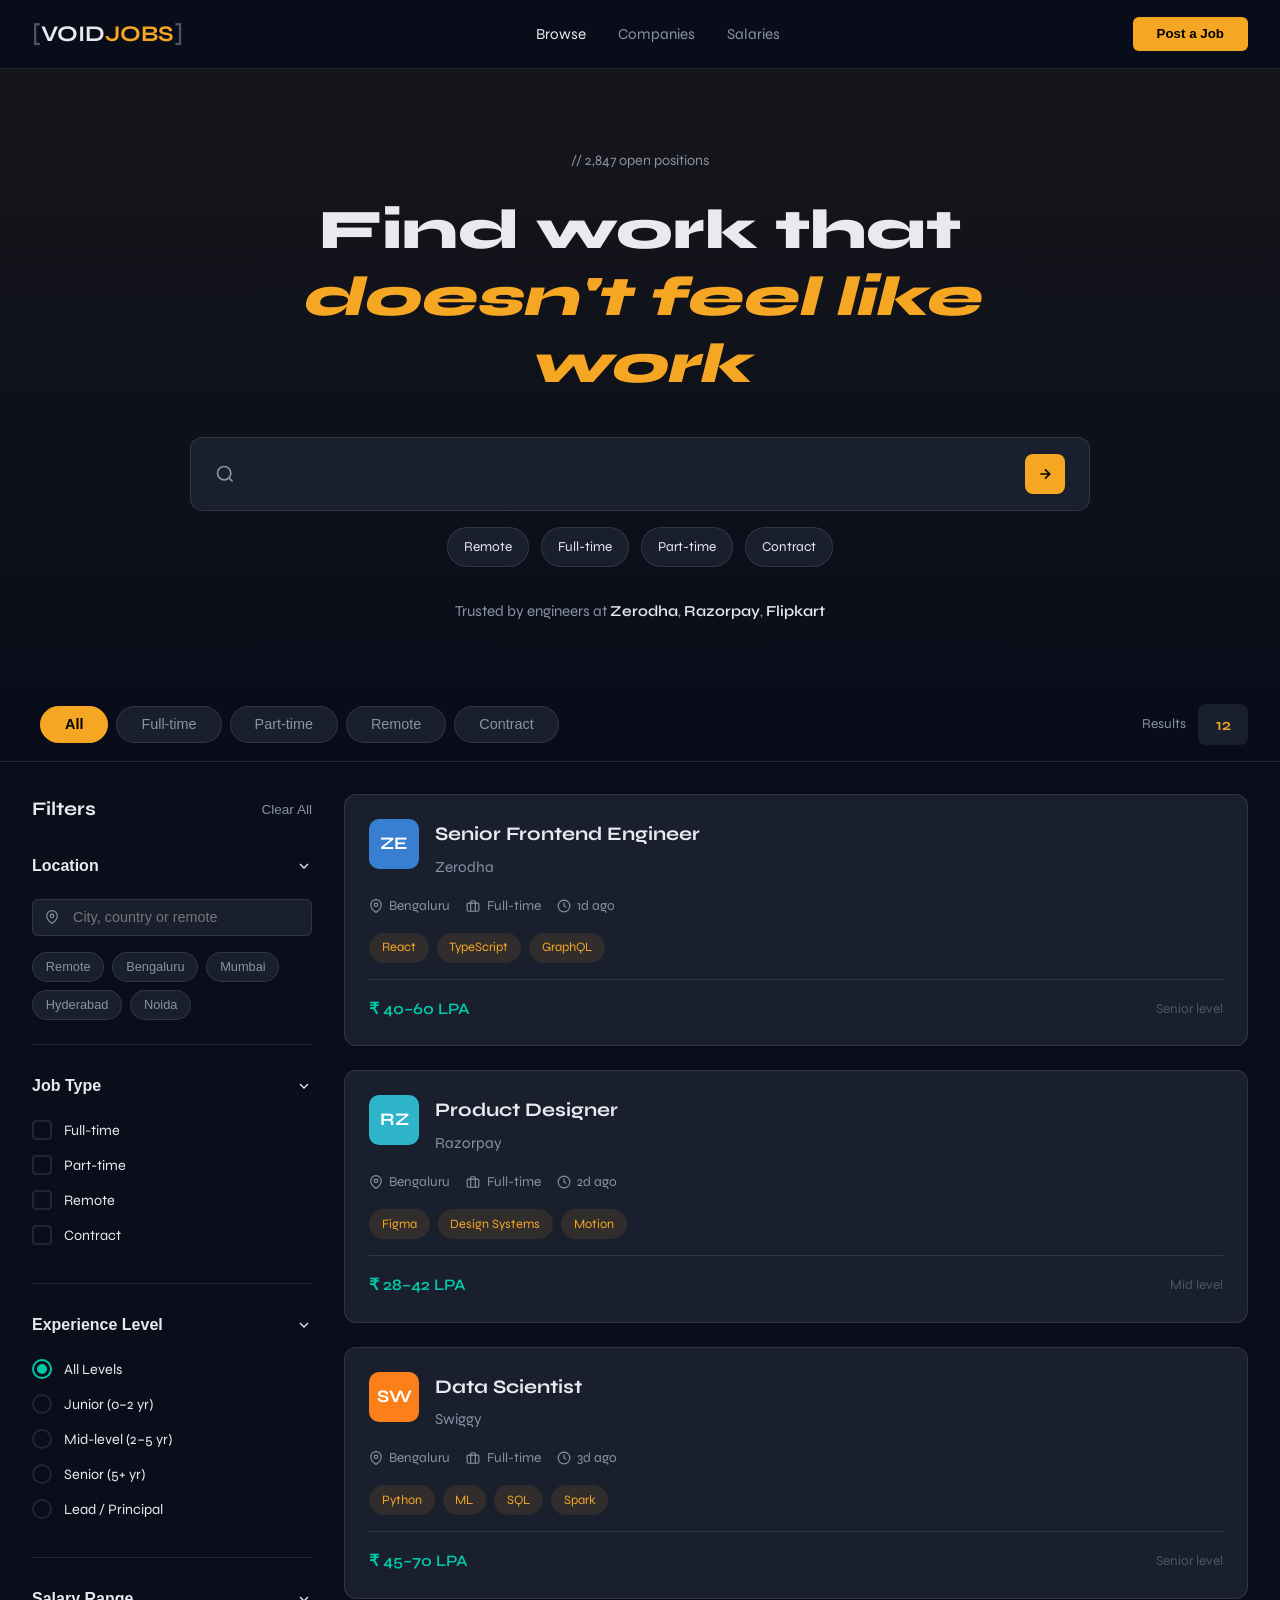
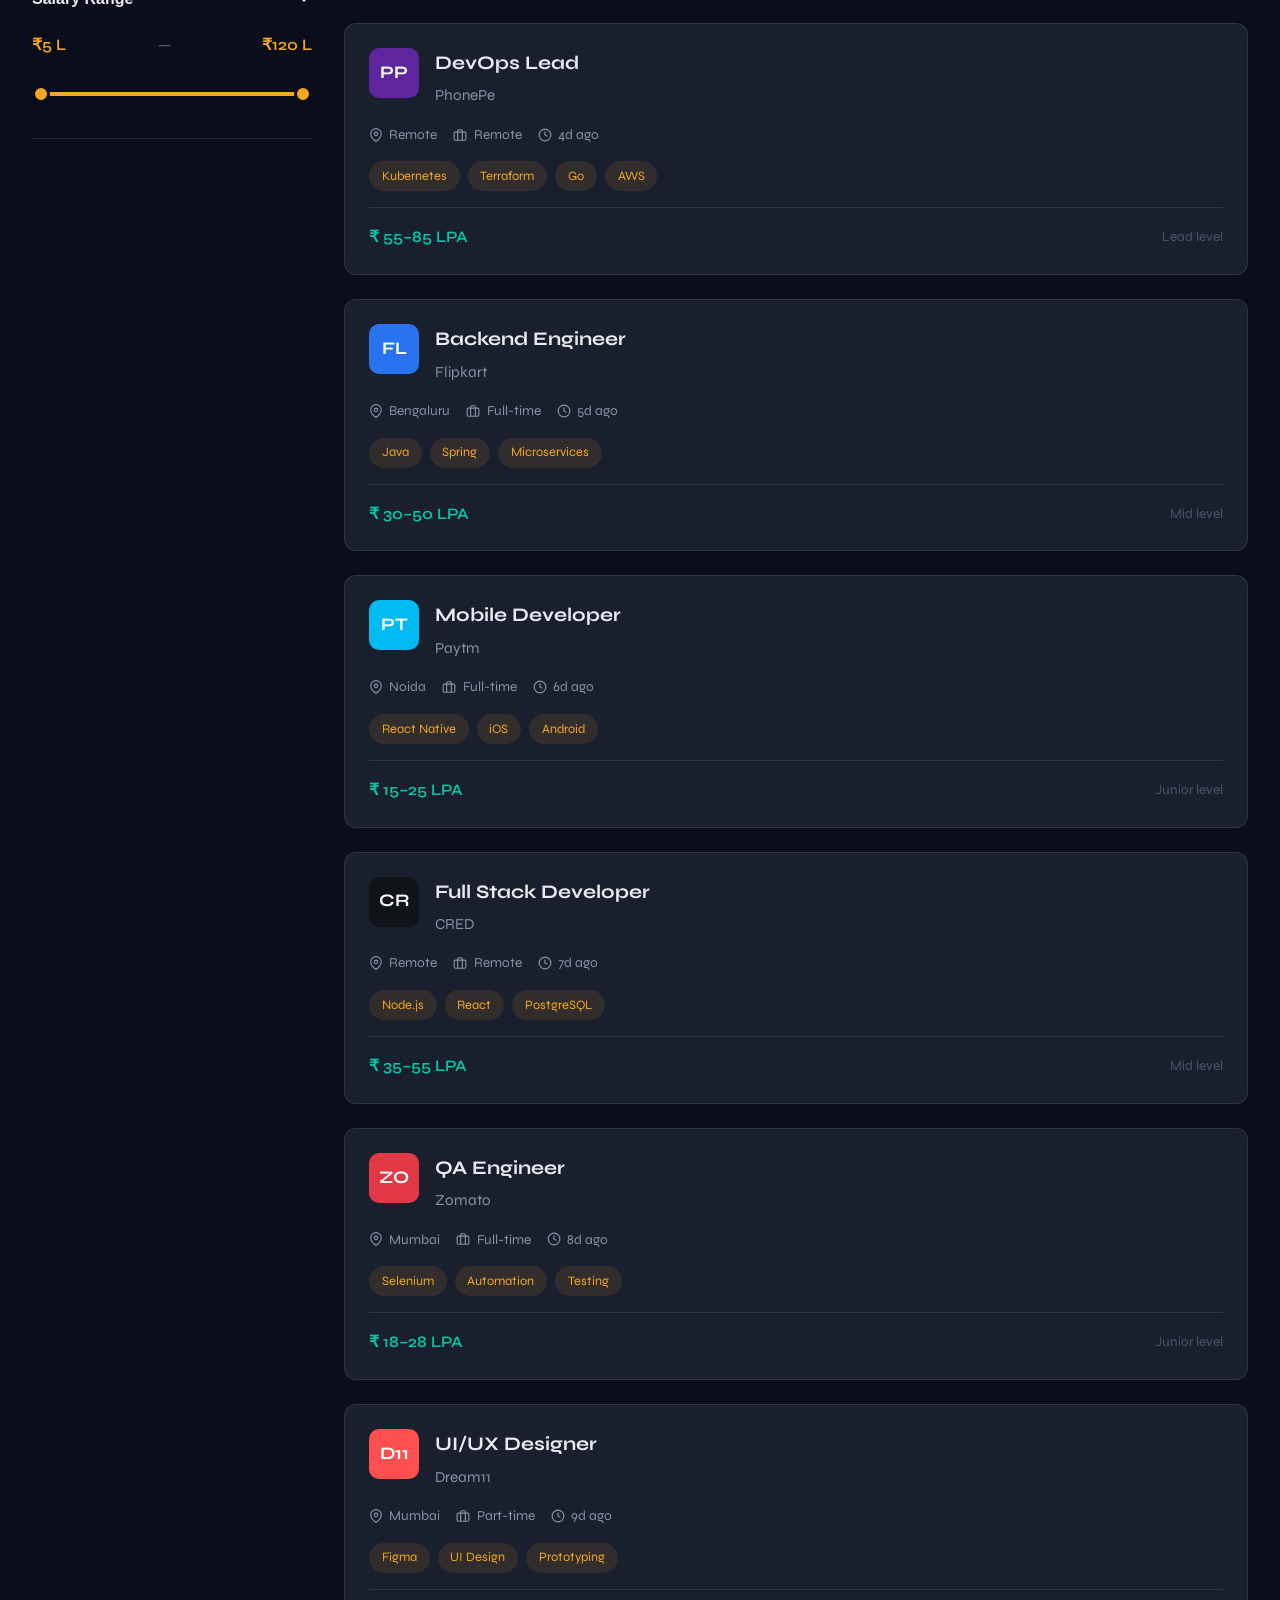
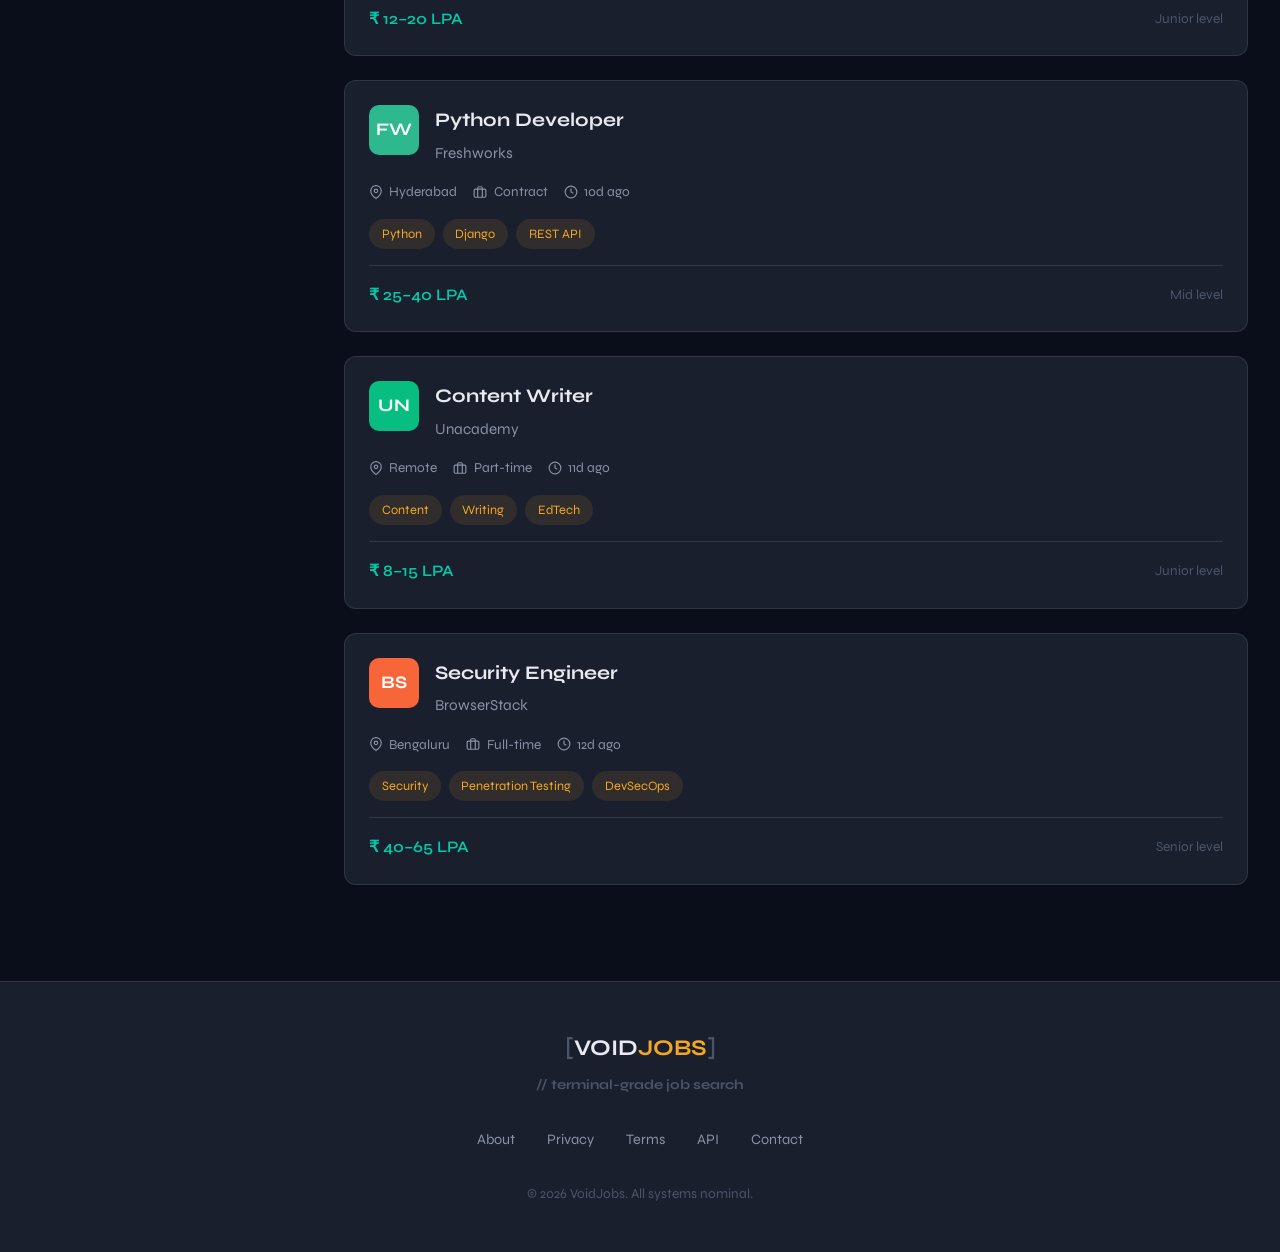
==== commit a1f9b406: "alt_push_one" ====
--- a/index.html
+++ b/index.html
@@ -7,15 +7,10 @@
   <link rel="preconnect" href="https://fonts.googleapis.com" />
   <link rel="preconnect" href="https://fonts.gstatic.com" crossorigin />
   <link href="https://fonts.googleapis.com/css2?family=Syne:wght@400;600;700;800&family=JetBrains+Mono:wght@300;400;500;700&family=DM+Serif+Display:ital@0;1&display=swap" rel="stylesheet" />
-  <link rel="stylesheet" href="style.css" />
+  <link rel="stylesheet" href="style-simple.css" />
 </head>
 <body>
 
-  <!-- Custom Cursor -->
-  <div class="cursor" id="cursor"></div>
-  <div class="cursor-ring" id="cursorRing"></div>
-
-  <!-- Navbar -->
   <nav class="navbar" id="navbar">
     <div class="nav-inner">
       <a href="#" class="nav-logo" id="logoBtn">
@@ -23,7 +18,6 @@
       </a>
       <ul class="nav-links">
         <li><a href="index.html" class="nav-link active" data-page="browse">Browse</a></li>
-        <li><a href="#" class="nav-link" data-view="saved">Saved Jobs</a></li>
         <li><a href="companies.html" class="nav-link" data-page="companies">Companies</a></li>
         <li><a href="salaries.html" class="nav-link" data-page="salaries">Salaries</a></li>
       </ul>
@@ -36,9 +30,7 @@
     </div>
   </nav>
 
-  <!-- Hero Section -->
   <section class="hero" id="hero">
-    <canvas class="particle-canvas" id="particleCanvas"></canvas>
     <div class="hero-content">
       <p class="hero-eyebrow">// 2,847 open positions</p>
       <h1 class="hero-headline">Find work that<br /><em>doesn't feel like work</em></h1>
@@ -70,13 +62,8 @@
       </div>
       <p class="hero-sub">Trusted by engineers at <span class="hero-company">Zerodha</span>, <span class="hero-company">Razorpay</span>, <span class="hero-company">Flipkart</span></p>
     </div>
-    <div class="hero-scroll-hint">
-      <span>scroll</span>
-      <div class="scroll-line"></div>
-    </div>
   </section>
 
-  <!-- Job Type Pill Toggle -->
   <div class="pill-bar-wrapper" id="pillBarWrapper">
     <div class="pill-bar" id="pillBar">
       <div class="pill-highlight" id="pillHighlight"></div>
@@ -94,17 +81,14 @@
     </div>
   </div>
 
-  <!-- Main Content -->
   <main class="main-content" id="mainContent">
 
-    <!-- Filter Sidebar -->
     <aside class="filter-sidebar" id="filterSidebar">
       <div class="sidebar-header">
         <h3 class="sidebar-title">Filters</h3>
         <button class="clear-filters-btn" id="clearFilters">Clear All</button>
       </div>
 
-      <!-- Location Filter -->
       <div class="filter-section" id="filterLocation">
         <button class="filter-toggle" aria-expanded="true">
           <span>Location</span>
@@ -127,7 +111,6 @@
         </div>
       </div>
 
-      <!-- Job Type Filter -->
       <div class="filter-section" id="filterJobType">
         <button class="filter-toggle" aria-expanded="true">
           <span>Job Type</span>
@@ -175,7 +158,6 @@
         </div>
       </div>
 
-      <!-- Experience Level -->
       <div class="filter-section" id="filterExp">
         <button class="filter-toggle" aria-expanded="true">
           <span>Experience Level</span>
@@ -212,7 +194,6 @@
         </div>
       </div>
 
-      <!-- Salary Range -->
       <div class="filter-section" id="filterSalary">
         <button class="filter-toggle" aria-expanded="true">
           <span>Salary Range</span>
@@ -238,49 +219,17 @@
 
     </aside>
 
-    <!-- Job Grid -->
     <section class="job-grid-section">
       <div class="job-grid" id="jobGrid">
-        <!-- Cards dynamically rendered by JS -->
       </div>
       <div class="empty-state" id="emptyState" style="display:none;">
-        <div class="radar-container">
-          <div class="radar-ring r1"></div>
-          <div class="radar-ring r2"></div>
-          <div class="radar-ring r3"></div>
-          <div class="radar-sweep"></div>
-          <div class="radar-dot"></div>
-        </div>
-        <p class="empty-title">Scanning for opportunities...</p>
+        <p class="empty-title">No jobs found</p>
         <p class="empty-sub">No jobs match your current filters. Try adjusting the search.</p>
       </div>
     </section>
 
   </main>
 
-  <!-- Saved Jobs View -->
-  <section class="saved-view" id="savedView" style="display:none;">
-    <div class="saved-view-inner">
-      <div class="saved-header">
-        <h2 class="saved-title">Saved Jobs</h2>
-        <p class="saved-sub" id="savedCount">0 bookmarked positions</p>
-      </div>
-      <div class="job-grid" id="savedGrid"></div>
-      <div class="empty-state" id="savedEmptyState" style="display:none;">
-        <div class="radar-container">
-          <div class="radar-ring r1"></div>
-          <div class="radar-ring r2"></div>
-          <div class="radar-ring r3"></div>
-          <div class="radar-sweep"></div>
-          <div class="radar-dot"></div>
-        </div>
-        <p class="empty-title">No saved jobs yet</p>
-        <p class="empty-sub">Bookmark listings and they'll appear here.</p>
-      </div>
-    </div>
-  </section>
-
-  <!-- Job Detail Modal -->
   <div class="modal-backdrop" id="modalBackdrop">
     <div class="modal" id="modal" role="dialog" aria-modal="true" aria-labelledby="modalTitle">
       <button class="modal-close" id="modalClose" aria-label="Close modal">
@@ -289,12 +238,10 @@
         </svg>
       </button>
       <div class="modal-inner" id="modalInner">
-        <!-- Filled dynamically -->
       </div>
     </div>
   </div>
 
-  <!-- Footer -->
   <footer class="footer">
     <div class="footer-inner">
       <div class="footer-brand">
@@ -312,7 +259,6 @@
     </div>
   </footer>
 
-  <script src="void-core.js"></script>
-  <script src="script.js"></script>
+  <script src="script-simple.js"></script>
 </body>
 </html>
--- a/style-simple.css
+++ b/style-simple.css
@@ -0,0 +1,945 @@
+
+*, *::before, *::after {
+  box-sizing: border-box;
+  margin: 0;
+  padding: 0;
+}
+
+:root {
+  --bg:          #0a0e1a;
+  --card:        #1a1f2e;
+  --card-hover:  #22293a;
+  --border:      rgba(255,255,255,0.1);
+  --amber:       #F5A623;
+  --teal:        #00C9A7;
+  --red:         #FF4D4D;
+  --text:        #E8EAF0;
+  --text-mid:    #8892A4;
+  --text-dim:    #4A5568;
+  --sidebar-w:   280px;
+}
+
+html {
+  scroll-behavior: smooth;
+}
+
+body {
+  background-color: var(--bg);
+  color: var(--text);
+  font-family: 'Syne', -apple-system, BlinkMacSystemFont, 'Segoe UI', sans-serif;
+  min-height: 100vh;
+  line-height: 1.6;
+}
+
+.navbar {
+  position: sticky;
+  top: 0;
+  z-index: 100;
+  background: rgba(10, 14, 26, 0.95);
+  backdrop-filter: blur(10px);
+  border-bottom: 1px solid var(--border);
+  padding: 1rem 2rem;
+}
+
+.nav-inner {
+  max-width: 1400px;
+  margin: 0 auto;
+  display: flex;
+  align-items: center;
+  justify-content: space-between;
+  gap: 2rem;
+}
+
+.nav-logo {
+  font-size: 1.4rem;
+  font-weight: 700;
+  text-decoration: none;
+  color: var(--text);
+}
+
+.logo-bracket {
+  color: var(--text-dim);
+}
+
+.logo-accent {
+  color: var(--amber);
+}
+
+.nav-links {
+  display: flex;
+  list-style: none;
+  gap: 2rem;
+}
+
+.nav-link {
+  text-decoration: none;
+  color: var(--text-mid);
+  font-size: 0.95rem;
+  transition: color 0.2s;
+}
+
+.nav-link:hover,
+.nav-link.active {
+  color: var(--text);
+}
+
+.btn-post-job {
+  background: var(--amber);
+  color: #000;
+  border: none;
+  padding: 0.6rem 1.5rem;
+  border-radius: 6px;
+  font-weight: 600;
+  cursor: pointer;
+  transition: transform 0.2s, opacity 0.2s;
+}
+
+.btn-post-job:hover {
+  transform: translateY(-2px);
+  opacity: 0.9;
+}
+
+.nav-hamburger {
+  display: none;
+  flex-direction: column;
+  gap: 5px;
+  background: none;
+  border: none;
+  cursor: pointer;
+  padding: 0.5rem;
+}
+
+.nav-hamburger span {
+  display: block;
+  width: 25px;
+  height: 2px;
+  background: var(--text);
+  border-radius: 2px;
+}
+
+.hero {
+  position: relative;
+  padding: 5rem 2rem 4rem;
+  text-align: center;
+  background: linear-gradient(180deg, rgba(245,166,35,0.05) 0%, transparent 100%);
+}
+
+.hero-content {
+  max-width: 900px;
+  margin: 0 auto;
+}
+
+.hero-eyebrow {
+  color: var(--text-mid);
+  font-size: 0.9rem;
+  margin-bottom: 1.5rem;
+}
+
+.hero-headline {
+  font-size: 3.5rem;
+  line-height: 1.2;
+  margin-bottom: 2.5rem;
+  font-weight: 800;
+}
+
+.hero-headline em {
+  color: var(--amber);
+  font-style: italic;
+}
+
+.hero-search-wrap {
+  margin-bottom: 2rem;
+}
+
+.search-box {
+  display: flex;
+  align-items: center;
+  gap: 1rem;
+  background: var(--card);
+  border: 1px solid var(--border);
+  border-radius: 12px;
+  padding: 1rem 1.5rem;
+  margin-bottom: 1rem;
+  transition: border-color 0.2s;
+}
+
+.search-box:focus-within {
+  border-color: var(--amber);
+}
+
+.search-icon {
+  color: var(--text-mid);
+  flex-shrink: 0;
+}
+
+.search-input {
+  flex: 1;
+  background: none;
+  border: none;
+  color: var(--text);
+  font-size: 1rem;
+  outline: none;
+}
+
+.search-input::placeholder {
+  color: var(--text-dim);
+}
+
+.search-submit {
+  background: var(--amber);
+  border: none;
+  width: 40px;
+  height: 40px;
+  border-radius: 8px;
+  cursor: pointer;
+  display: flex;
+  align-items: center;
+  justify-content: center;
+  color: #000;
+  transition: transform 0.2s;
+}
+
+.search-submit:hover {
+  transform: scale(1.05);
+}
+
+.search-tags {
+  display: flex;
+  gap: 0.75rem;
+  justify-content: center;
+  flex-wrap: wrap;
+}
+
+.search-tag {
+  padding: 0.5rem 1rem;
+  background: var(--card);
+  border: 1px solid var(--border);
+  border-radius: 20px;
+  font-size: 0.85rem;
+  cursor: pointer;
+  transition: all 0.2s;
+}
+
+.search-tag:hover {
+  background: var(--card-hover);
+  border-color: var(--amber);
+  color: var(--amber);
+}
+
+.hero-sub {
+  color: var(--text-mid);
+  font-size: 0.95rem;
+}
+
+.hero-company {
+  color: var(--text);
+  font-weight: 600;
+}
+
+.pill-bar-wrapper {
+  position: sticky;
+  top: 73px;
+  z-index: 90;
+  background: rgba(10, 14, 26, 0.95);
+  backdrop-filter: blur(10px);
+  border-bottom: 1px solid var(--border);
+  padding: 1rem 2rem;
+  display: flex;
+  justify-content: space-between;
+  align-items: center;
+  gap: 2rem;
+}
+
+.pill-bar {
+  display: flex;
+  gap: 0.5rem;
+  flex-wrap: wrap;
+}
+
+.pill {
+  padding: 0.6rem 1.5rem;
+  background: var(--card);
+  border: 1px solid var(--border);
+  border-radius: 25px;
+  color: var(--text-mid);
+  font-size: 0.9rem;
+  cursor: pointer;
+  transition: all 0.2s;
+}
+
+.pill:hover {
+  background: var(--card-hover);
+  color: var(--text);
+}
+
+.pill.active {
+  background: var(--amber);
+  color: #000;
+  border-color: var(--amber);
+  font-weight: 600;
+}
+
+.results-counter {
+  display: flex;
+  align-items: center;
+  gap: 0.75rem;
+}
+
+.counter-label {
+  color: var(--text-mid);
+  font-size: 0.85rem;
+}
+
+.counter-digits {
+  background: var(--card);
+  padding: 0.5rem 1rem;
+  border-radius: 8px;
+  font-weight: 600;
+  color: var(--amber);
+  min-width: 50px;
+  text-align: center;
+}
+
+.main-content {
+  max-width: 1400px;
+  margin: 0 auto;
+  padding: 2rem;
+  display: grid;
+  grid-template-columns: var(--sidebar-w) 1fr;
+  gap: 2rem;
+}
+
+.filter-sidebar {
+  position: sticky;
+  top: 200px;
+  height: fit-content;
+}
+
+.sidebar-header {
+  display: flex;
+  justify-content: space-between;
+  align-items: center;
+  margin-bottom: 1.5rem;
+}
+
+.sidebar-title {
+  font-size: 1.2rem;
+  font-weight: 700;
+}
+
+.clear-filters-btn {
+  background: none;
+  border: none;
+  color: var(--text-mid);
+  font-size: 0.85rem;
+  cursor: pointer;
+  transition: color 0.2s;
+}
+
+.clear-filters-btn:hover {
+  color: var(--amber);
+}
+
+.filter-section {
+  margin-bottom: 1.5rem;
+  border-bottom: 1px solid var(--border);
+  padding-bottom: 1.5rem;
+}
+
+.filter-toggle {
+  width: 100%;
+  display: flex;
+  justify-content: space-between;
+  align-items: center;
+  background: none;
+  border: none;
+  color: var(--text);
+  font-size: 1rem;
+  font-weight: 600;
+  cursor: pointer;
+  padding: 0.5rem 0;
+  text-align: left;
+}
+
+.chevron {
+  transition: transform 0.2s;
+}
+
+.filter-toggle[aria-expanded="false"] .chevron {
+  transform: rotate(-90deg);
+}
+
+.filter-body {
+  max-height: 0;
+  overflow: hidden;
+  transition: max-height 0.3s ease;
+}
+
+.filter-body.open {
+  max-height: 500px;
+}
+
+.filter-content {
+  padding-top: 1rem;
+}
+
+.filter-input {
+  width: 100%;
+  background: var(--card);
+  border: 1px solid var(--border);
+  border-radius: 6px;
+  padding: 0.6rem 0.8rem;
+  color: var(--text);
+  font-size: 0.9rem;
+  outline: none;
+  transition: border-color 0.2s;
+}
+
+.filter-input:focus {
+  border-color: var(--amber);
+}
+
+.location-input-wrap {
+  position: relative;
+  display: flex;
+  align-items: center;
+  gap: 0.5rem;
+  margin-bottom: 1rem;
+}
+
+.location-input-wrap svg {
+  position: absolute;
+  left: 0.8rem;
+  color: var(--text-mid);
+}
+
+.location-input-wrap .filter-input {
+  padding-left: 2.5rem;
+}
+
+.location-chips {
+  display: flex;
+  flex-wrap: wrap;
+  gap: 0.5rem;
+}
+
+.loc-chip {
+  padding: 0.4rem 0.8rem;
+  background: var(--card);
+  border: 1px solid var(--border);
+  border-radius: 15px;
+  font-size: 0.8rem;
+  color: var(--text-mid);
+  cursor: pointer;
+  transition: all 0.2s;
+}
+
+.loc-chip:hover,
+.loc-chip.active {
+  background: var(--amber);
+  color: #000;
+  border-color: var(--amber);
+}
+
+.custom-checkbox {
+  display: flex;
+  align-items: center;
+  gap: 0.75rem;
+  cursor: pointer;
+  margin-bottom: 0.75rem;
+}
+
+.custom-checkbox input {
+  display: none;
+}
+
+.checkbox-box {
+  width: 20px;
+  height: 20px;
+  border: 2px solid var(--border);
+  border-radius: 4px;
+  display: flex;
+  align-items: center;
+  justify-content: center;
+  transition: all 0.2s;
+}
+
+.custom-checkbox:hover .checkbox-box {
+  border-color: var(--amber);
+}
+
+.custom-checkbox input:checked + .checkbox-box {
+  background: var(--teal);
+  border-color: var(--teal);
+}
+
+.check-svg {
+  width: 12px;
+  height: 12px;
+  opacity: 0;
+  transition: opacity 0.2s;
+}
+
+.custom-checkbox input:checked + .checkbox-box .check-svg {
+  opacity: 1;
+}
+
+.checkbox-label {
+  color: var(--text);
+  font-size: 0.9rem;
+}
+
+.custom-radio {
+  display: flex;
+  align-items: center;
+  gap: 0.75rem;
+  cursor: pointer;
+  margin-bottom: 0.75rem;
+}
+
+.custom-radio input {
+  display: none;
+}
+
+.radio-dot {
+  width: 20px;
+  height: 20px;
+  border: 2px solid var(--border);
+  border-radius: 50%;
+  position: relative;
+  transition: border-color 0.2s;
+}
+
+.radio-dot::after {
+  content: '';
+  position: absolute;
+  top: 50%;
+  left: 50%;
+  transform: translate(-50%, -50%) scale(0);
+  width: 10px;
+  height: 10px;
+  background: var(--teal);
+  border-radius: 50%;
+  transition: transform 0.2s;
+}
+
+.custom-radio input:checked + .radio-dot {
+  border-color: var(--teal);
+}
+
+.custom-radio input:checked + .radio-dot::after {
+  transform: translate(-50%, -50%) scale(1);
+}
+
+.radio-label {
+  color: var(--text);
+  font-size: 0.9rem;
+}
+
+.salary-display {
+  display: flex;
+  justify-content: space-between;
+  align-items: center;
+  margin-bottom: 1rem;
+  font-weight: 600;
+  color: var(--amber);
+}
+
+.salary-sep {
+  color: var(--text-dim);
+}
+
+.range-slider-wrap {
+  position: relative;
+  height: 40px;
+}
+
+.range-track {
+  position: absolute;
+  top: 18px;
+  left: 0;
+  right: 0;
+  height: 4px;
+  background: var(--card);
+  border-radius: 2px;
+}
+
+.range-fill {
+  position: absolute;
+  height: 100%;
+  background: var(--amber);
+  border-radius: 2px;
+}
+
+.range-input {
+  position: absolute;
+  width: 100%;
+  height: 40px;
+  pointer-events: none;
+  -webkit-appearance: none;
+  background: transparent;
+}
+
+.range-input::-webkit-slider-thumb {
+  pointer-events: all;
+  -webkit-appearance: none;
+  width: 18px;
+  height: 18px;
+  background: var(--amber);
+  border-radius: 50%;
+  cursor: pointer;
+  border: 3px solid var(--bg);
+}
+
+.range-input::-moz-range-thumb {
+  pointer-events: all;
+  width: 18px;
+  height: 18px;
+  background: var(--amber);
+  border-radius: 50%;
+  cursor: pointer;
+  border: 3px solid var(--bg);
+}
+
+.job-grid-section {
+  min-height: 600px;
+}
+
+.job-grid {
+  display: grid;
+  gap: 1.5rem;
+}
+
+.job-card {
+  background: var(--card);
+  border: 1px solid var(--border);
+  border-radius: 12px;
+  padding: 1.5rem;
+  cursor: pointer;
+  transition: all 0.2s;
+}
+
+.job-card:hover {
+  background: var(--card-hover);
+  border-color: var(--amber);
+  transform: translateY(-2px);
+}
+
+.job-card-header {
+  display: flex;
+  justify-content: space-between;
+  align-items: flex-start;
+  margin-bottom: 1rem;
+}
+
+.job-card-left {
+  display: flex;
+  gap: 1rem;
+  flex: 1;
+}
+
+.company-icon {
+  width: 50px;
+  height: 50px;
+  border-radius: 10px;
+  display: flex;
+  align-items: center;
+  justify-content: center;
+  font-weight: 700;
+  font-size: 1.1rem;
+  flex-shrink: 0;
+}
+
+.job-info {
+  flex: 1;
+}
+
+.job-title {
+  font-size: 1.2rem;
+  font-weight: 700;
+  margin-bottom: 0.3rem;
+  color: var(--text);
+}
+
+.company-name {
+  color: var(--text-mid);
+  font-size: 0.95rem;
+}
+
+.job-meta {
+  display: flex;
+  flex-wrap: wrap;
+  gap: 1rem;
+  margin-bottom: 1rem;
+  font-size: 0.85rem;
+  color: var(--text-mid);
+}
+
+.meta-item {
+  display: flex;
+  align-items: center;
+  gap: 0.4rem;
+}
+
+.job-tags {
+  display: flex;
+  flex-wrap: wrap;
+  gap: 0.5rem;
+  margin-bottom: 1rem;
+}
+
+.job-tag {
+  padding: 0.3rem 0.8rem;
+  background: rgba(245, 166, 35, 0.1);
+  color: var(--amber);
+  border-radius: 15px;
+  font-size: 0.8rem;
+}
+
+.job-card-footer {
+  display: flex;
+  justify-content: space-between;
+  align-items: center;
+  padding-top: 1rem;
+  border-top: 1px solid var(--border);
+}
+
+.job-salary {
+  font-weight: 600;
+  color: var(--teal);
+}
+
+.job-posted {
+  color: var(--text-dim);
+  font-size: 0.85rem;
+}
+
+.empty-state {
+  text-align: center;
+  padding: 4rem 2rem;
+}
+
+.empty-title {
+  font-size: 1.5rem;
+  font-weight: 700;
+  margin-bottom: 0.5rem;
+  color: var(--text);
+}
+
+.empty-sub {
+  color: var(--text-mid);
+}
+
+.modal-backdrop {
+  position: fixed;
+  inset: 0;
+  background: rgba(0, 0, 0, 0.8);
+  backdrop-filter: blur(5px);
+  z-index: 1000;
+  display: none;
+  align-items: center;
+  justify-content: center;
+  padding: 2rem;
+}
+
+.modal-backdrop.show {
+  display: flex;
+}
+
+.modal {
+  background: var(--card);
+  border: 1px solid var(--border);
+  border-radius: 16px;
+  max-width: 800px;
+  width: 100%;
+  max-height: 90vh;
+  overflow-y: auto;
+  position: relative;
+  padding: 2rem;
+}
+
+.modal-close {
+  position: absolute;
+  top: 1.5rem;
+  right: 1.5rem;
+  background: none;
+  border: none;
+  color: var(--text-mid);
+  cursor: pointer;
+  padding: 0.5rem;
+  transition: color 0.2s;
+}
+
+.modal-close:hover {
+  color: var(--text);
+}
+
+.modal-header {
+  margin-bottom: 2rem;
+}
+
+.modal-company {
+  display: flex;
+  align-items: center;
+  gap: 1rem;
+  margin-bottom: 1.5rem;
+}
+
+.modal-title {
+  font-size: 2rem;
+  font-weight: 800;
+  margin-bottom: 1rem;
+}
+
+.modal-meta {
+  display: flex;
+  flex-wrap: wrap;
+  gap: 1.5rem;
+  color: var(--text-mid);
+}
+
+.modal-section {
+  margin-bottom: 2rem;
+}
+
+.modal-section-title {
+  font-size: 1.2rem;
+  font-weight: 700;
+  margin-bottom: 1rem;
+  color: var(--amber);
+}
+
+.modal-section p {
+  color: var(--text-mid);
+  line-height: 1.8;
+  margin-bottom: 1rem;
+}
+
+.modal-section ul {
+  list-style: none;
+  padding: 0;
+}
+
+.modal-section li {
+  color: var(--text-mid);
+  margin-bottom: 0.75rem;
+  padding-left: 1.5rem;
+  position: relative;
+}
+
+.modal-section li::before {
+  content: '→';
+  position: absolute;
+  left: 0;
+  color: var(--amber);
+}
+
+.modal-actions {
+  display: flex;
+  gap: 1rem;
+  padding-top: 2rem;
+  border-top: 1px solid var(--border);
+  justify-content: center;
+}
+
+.btn-apply {
+  flex: 1;
+  max-width: 400px;
+  background: var(--amber);
+  color: #000;
+  border: none;
+  padding: 1rem;
+  border-radius: 8px;
+  font-weight: 700;
+  font-size: 1rem;
+  cursor: pointer;
+  transition: transform 0.2s;
+}
+
+.btn-apply:hover {
+  transform: translateY(-2px);
+}
+
+.footer {
+  background: var(--card);
+  border-top: 1px solid var(--border);
+  padding: 3rem 2rem;
+  margin-top: 4rem;
+}
+
+.footer-inner {
+  max-width: 1400px;
+  margin: 0 auto;
+  display: flex;
+  flex-direction: column;
+  gap: 2rem;
+  text-align: center;
+}
+
+.footer-brand {
+  font-size: 1.4rem;
+  font-weight: 700;
+}
+
+.footer-tagline {
+  color: var(--text-dim);
+  font-size: 0.85rem;
+  margin-top: 0.5rem;
+}
+
+.footer-links {
+  display: flex;
+  gap: 2rem;
+  justify-content: center;
+}
+
+.footer-links a {
+  color: var(--text-mid);
+  text-decoration: none;
+  font-size: 0.9rem;
+  transition: color 0.2s;
+}
+
+.footer-links a:hover {
+  color: var(--amber);
+}
+
+.footer-copy {
+  color: var(--text-dim);
+  font-size: 0.85rem;
+}
+
+@media (max-width: 1024px) {
+  .main-content {
+    grid-template-columns: 1fr;
+  }
+
+  .filter-sidebar {
+    position: static;
+  }
+}
+
+@media (max-width: 768px) {
+  .hero-headline {
+    font-size: 2.5rem;
+  }
+
+  .nav-links,
+  .btn-post-job {
+    display: none;
+  }
+
+  .nav-hamburger {
+    display: flex;
+  }
+
+  .pill-bar-wrapper {
+    flex-direction: column;
+    align-items: flex-start;
+  }
+
+  .results-counter {
+    width: 100%;
+    justify-content: space-between;
+  }
+}
